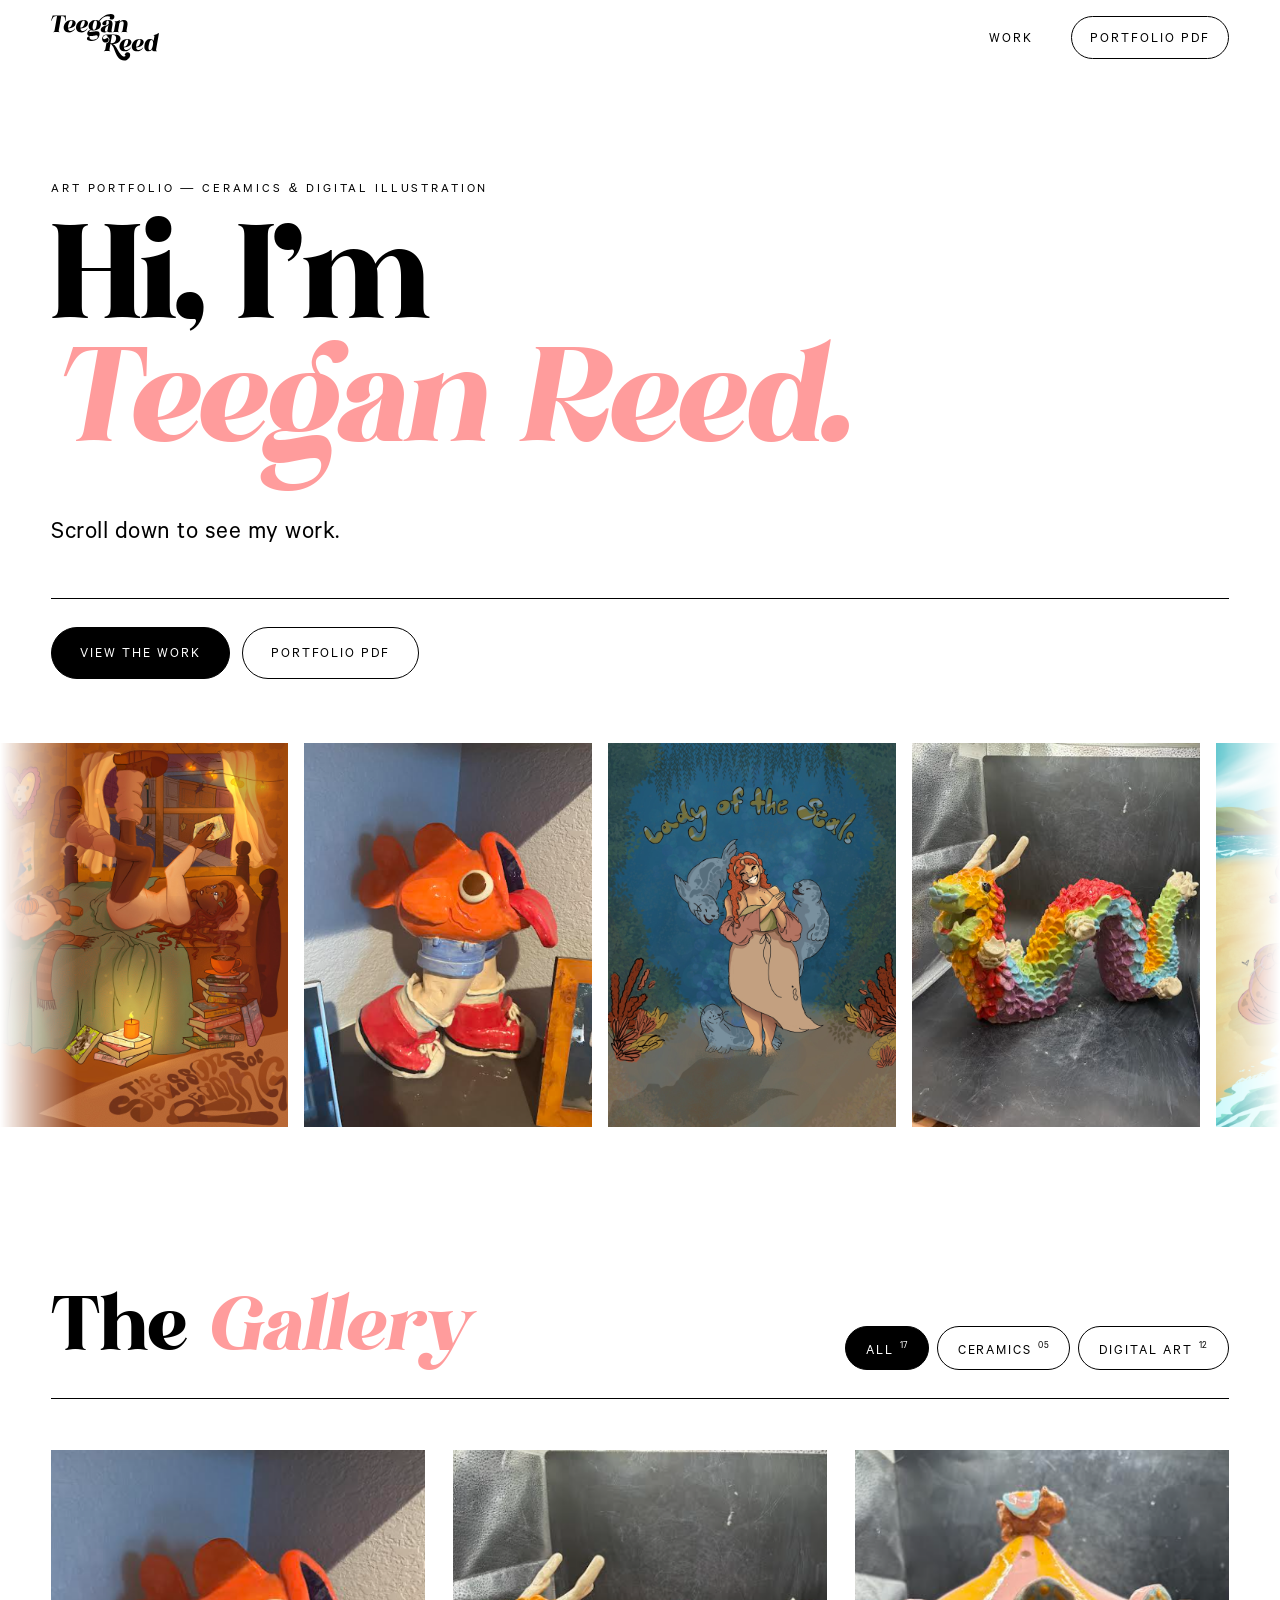
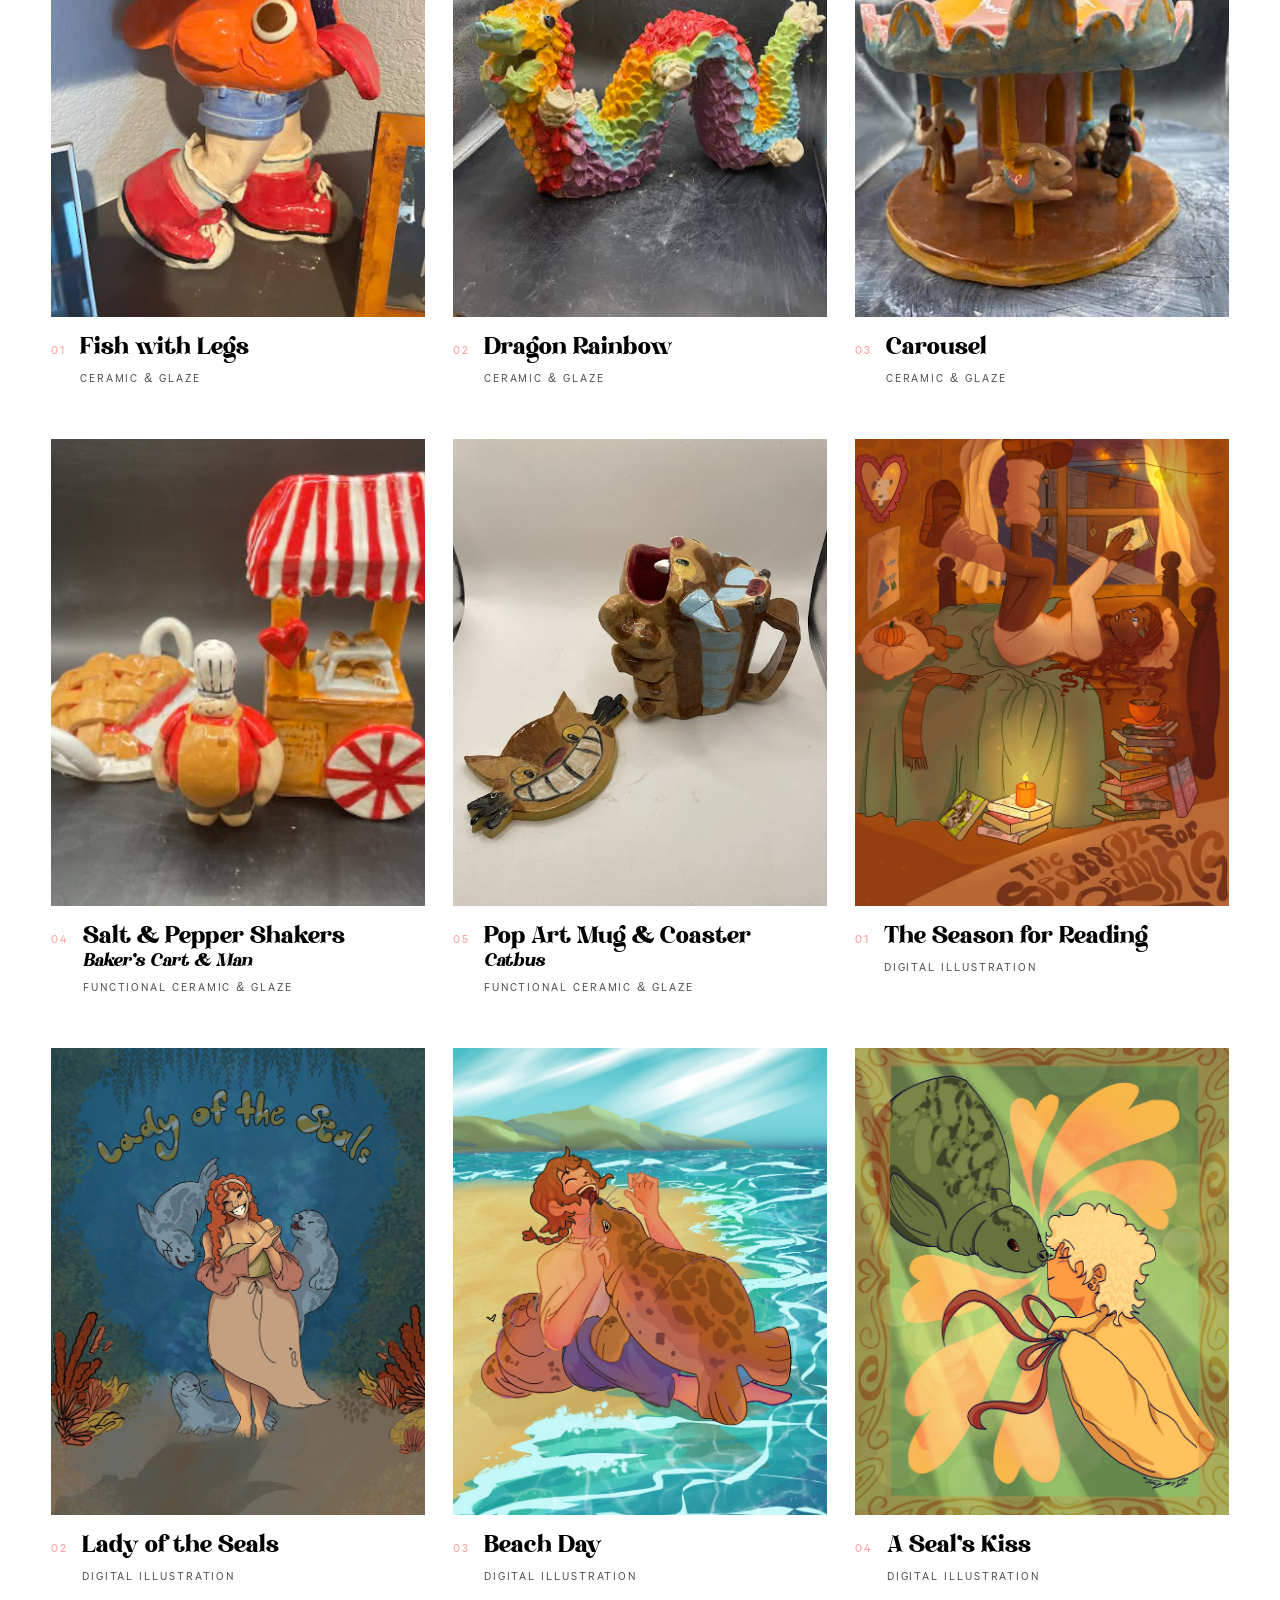
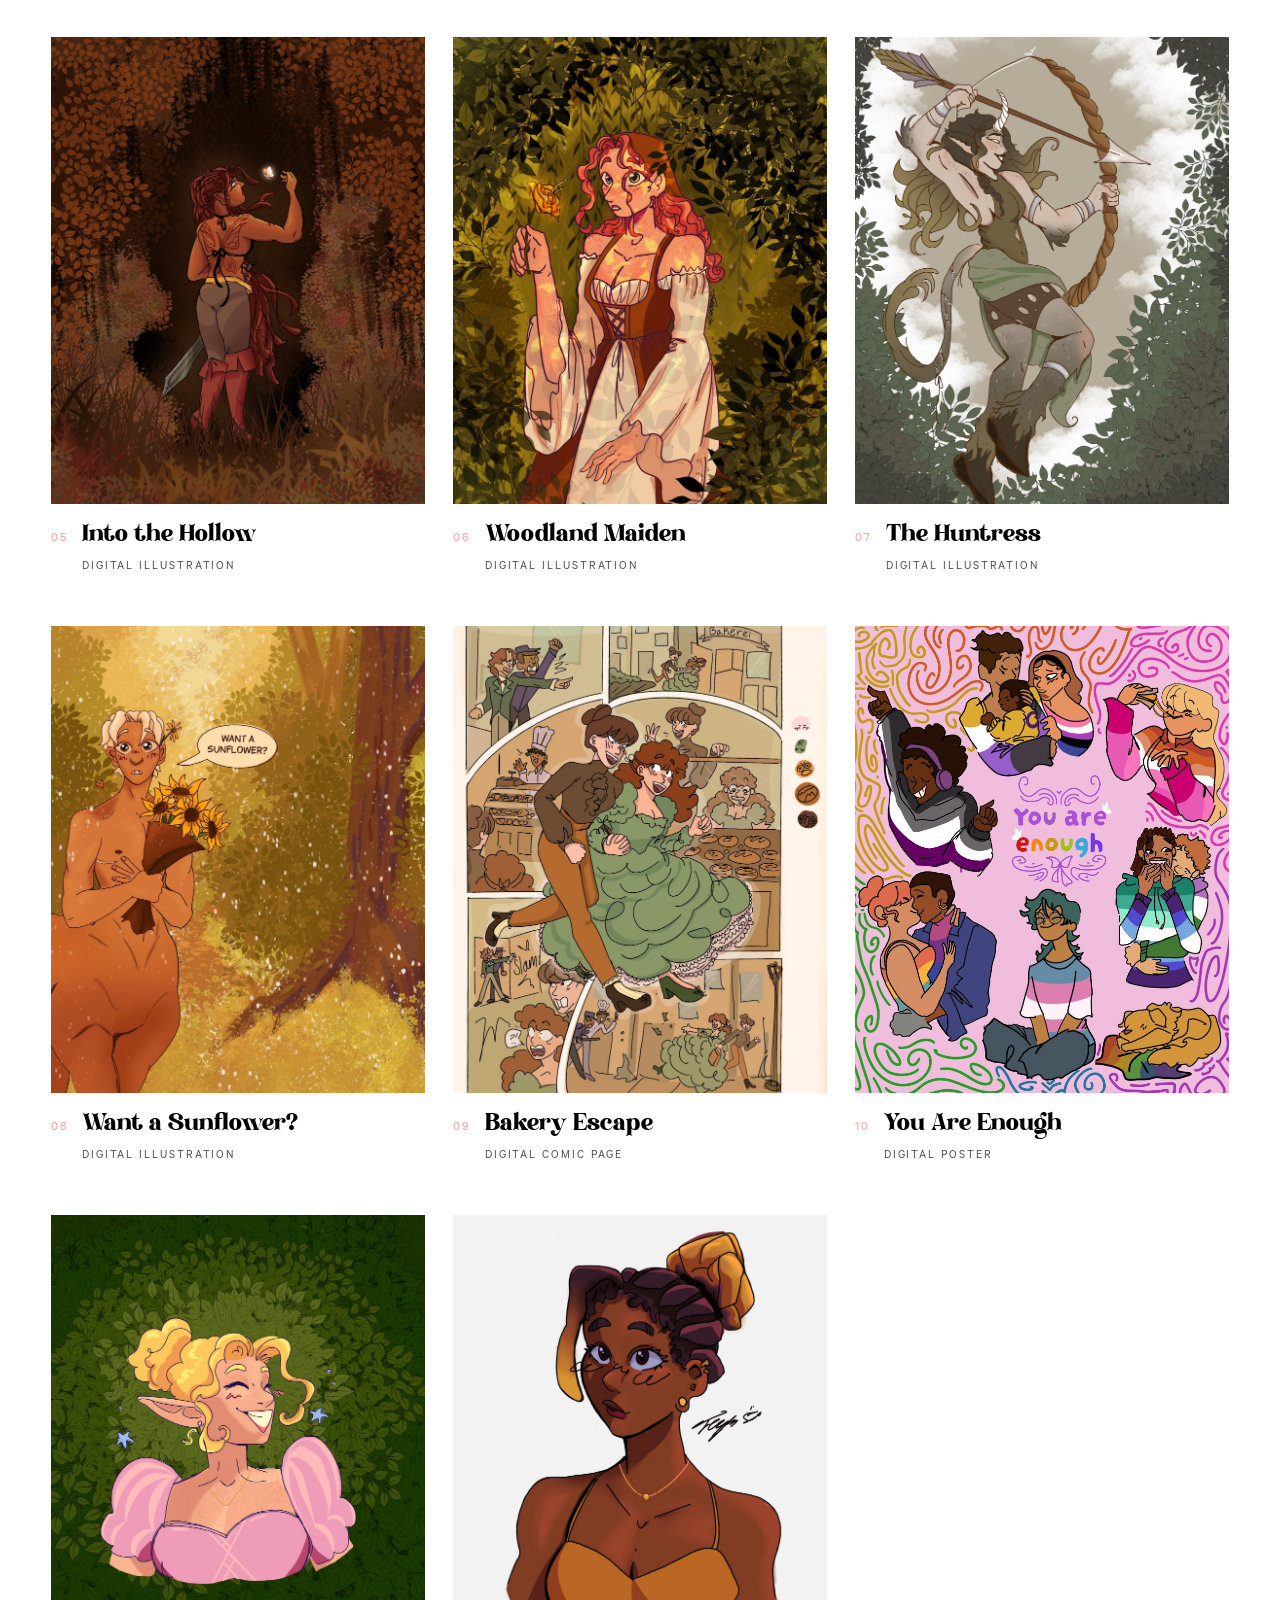
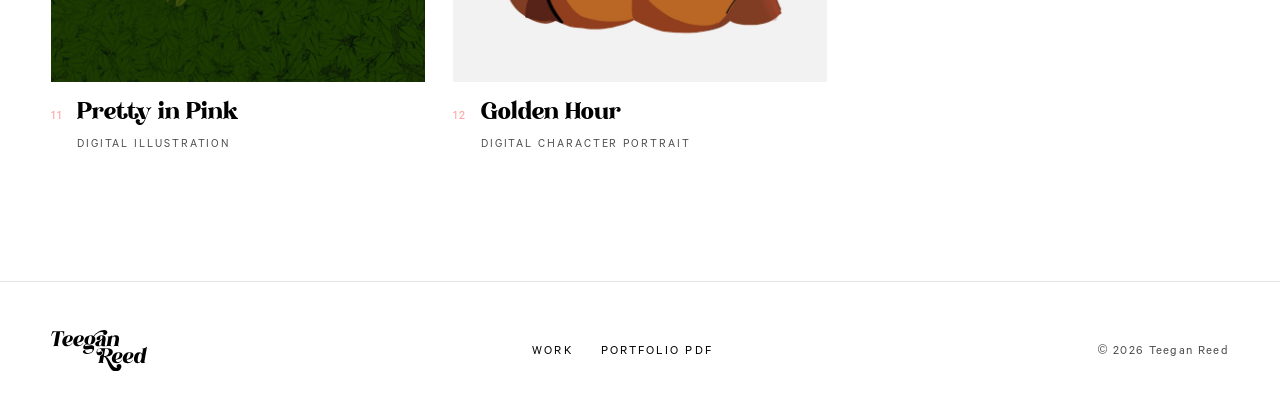
==== index.html @ d3176b5f "Add portfolio site with print-ready PDF edition Generated with [Devin](https://devin.ai)  Co-Authore" ====
<!doctype html>
<html lang="en">
<head>
  <meta charset="utf-8">
  <meta name="viewport" content="width=device-width, initial-scale=1">
  <title>Teegan Reed — Ceramics &amp; Digital Illustration</title>
  <meta name="description" content="The art portfolio of Teegan Reed: hand-built ceramics and digital illustration.">
  <link rel="icon" type="image/svg+xml" href="assets/favicon.svg">
  <link rel="stylesheet" href="base.css">
  <link rel="stylesheet" href="site.css">
</head>
<body>
  <header class="site-header">
    <a class="brand" href="index.html" aria-label="Teegan Reed, home" data-wordmark></a>
    <nav class="site-nav" aria-label="Main">
      <a href="#work">Work</a>
      <a class="nav-pill" href="pdf.html">Portfolio PDF</a>
    </nav>
  </header>

  <main>
    <section class="hero">
      <div class="container hero-inner">
        <p class="kicker reveal">Art Portfolio &mdash; Ceramics &amp; Digital Illustration</p>
        <h1 class="hero-title reveal">Hi, I&rsquo;m <em>Teegan&nbsp;Reed.</em> <span class="hero-sub">Scroll down to see my work.</span></h1>
        <div class="hero-foot reveal">
          <div class="hero-actions">
            <a class="btn btn-dark" href="#work">View the work</a>
            <a class="btn btn-line" href="pdf.html">Portfolio PDF</a>
          </div>
        </div>
      </div>
      <div class="marquee" aria-hidden="true"><div class="marquee-track" id="marquee"></div></div>
    </section>

    <section class="work container" id="work">
      <div class="section-head reveal">
        <h2 class="section-title">The <em>Gallery</em></h2>
        <div class="filters" id="filters" role="group" aria-label="Filter work"></div>
      </div>
      <ul class="grid" id="grid"></ul>
    </section>
  </main>

  <footer class="site-footer">
    <div class="container footer-inner">
      <a class="footer-mark" href="index.html" aria-label="Teegan Reed, home" data-wordmark></a>
      <nav class="footer-nav" aria-label="Footer">
        <a href="#work">Work</a>
        <a href="pdf.html">Portfolio PDF</a>
      </nav>
      <p class="footer-copy">&copy; <span data-year></span> Teegan Reed</p>
    </div>
  </footer>

  <dialog class="lightbox" id="lightbox" aria-label="Artwork viewer">
    <div class="lb">
      <figure class="lb-stage"><img id="lb-img" alt=""></figure>
      <aside class="lb-info">
        <div class="lb-top">
          <span class="lb-count" id="lb-count"></span>
          <button type="button" class="lb-icon" data-close aria-label="Close">
            <svg viewBox="0 0 24 24" fill="none" stroke="currentColor" stroke-width="1.5"><path d="M5 5l14 14M19 5L5 19"/></svg>
          </button>
        </div>
        <div class="lb-text">
          <p class="kicker" id="lb-section"></p>
          <h3 class="lb-title" id="lb-title"></h3>
          <p class="lb-sub" id="lb-sub"></p>
          <p class="lb-blurb" id="lb-blurb"></p>
          <p class="lb-medium" id="lb-medium"></p>
        </div>
        <div class="lb-nav">
          <button type="button" class="lb-icon" data-prev aria-label="Previous piece">
            <svg viewBox="0 0 24 24" fill="none" stroke="currentColor" stroke-width="1.5"><path d="M15 5l-7 7 7 7"/></svg>
          </button>
          <button type="button" class="lb-icon" data-next aria-label="Next piece">
            <svg viewBox="0 0 24 24" fill="none" stroke="currentColor" stroke-width="1.5"><path d="M9 5l7 7-7 7"/></svg>
          </button>
        </div>
      </aside>
    </div>
  </dialog>

  <script src="wordmark.js"></script>
  <script src="pieces.js"></script>
  <script src="site.js"></script>
</body>
</html>
---- base.css ----
@font-face {
  font-family: "Bedross";
  src: url("assets/fonts/Bedross-Regular.ttf") format("truetype");
  font-weight: 400;
  font-style: normal;
  font-display: swap;
}
@font-face {
  font-family: "Bedross";
  src: url("assets/fonts/Bedross-Italic.ttf") format("truetype");
  font-weight: 400;
  font-style: italic;
  font-display: swap;
}
/* Trial Calibre lacks some punctuation (& ? ’ — etc.); those glyphs fall back to the next font in --sans. */
@font-face {
  font-family: "Calibre";
  src: url("assets/fonts/Calibre-Regular.otf") format("opentype");
  font-weight: 400;
  font-style: normal;
  font-display: swap;
}

:root {
  --pink: #ff9c9c;
  --black: #000;
  --white: #fff;
  --serif: "Bedross", Georgia, serif;
  --sans: "Calibre", "Helvetica Neue", Arial, sans-serif;
}

* { box-sizing: border-box; }
a { color: inherit; text-decoration: none; }
img { display: block; }
svg { display: block; width: 100%; height: auto; }
---- site.css ----
/* ---------- Base ---------- */
html { scroll-behavior: smooth; scroll-padding-top: 88px; }
html.lb-open { overflow: hidden; }

body {
  margin: 0;
  background: var(--white);
  color: var(--black);
  font-family: var(--sans);
  font-size: 18px;
  line-height: 1.55;
  -webkit-font-smoothing: antialiased;
}

::selection { background: var(--pink); color: var(--black); }

:focus-visible { outline: 2px solid var(--pink); outline-offset: 3px; }

.container {
  width: 100%;
  max-width: 1440px;
  margin: 0 auto;
  padding: 0 clamp(20px, 4vw, 56px);
}

.kicker {
  margin: 0;
  font-size: 13px;
  letter-spacing: .22em;
  text-transform: uppercase;
}

em { font-style: italic; }
h1 em, h2 em, .hero-title em { color: var(--pink); }

.section-title {
  margin: 0;
  font-family: var(--serif);
  font-weight: 400;
  font-size: clamp(44px, 6vw, 88px);
  line-height: 1;
}

/* ---------- Buttons ---------- */
.btn {
  display: inline-flex;
  align-items: center;
  justify-content: center;
  height: 52px;
  padding: 0 28px;
  border: 1px solid var(--black);
  border-radius: 999px;
  font-size: 14px;
  letter-spacing: .14em;
  text-transform: uppercase;
  white-space: nowrap;
  transition: background-color .25s, color .25s, border-color .25s;
}
.btn-dark { background: var(--black); color: var(--white); }
.btn-dark:hover { background: var(--pink); border-color: var(--pink); color: var(--black); }
.btn-line:hover { background: var(--black); color: var(--white); }
.btn-pink { background: var(--pink); border-color: var(--pink); color: var(--black); }
.btn-pink:hover { background: var(--white); border-color: var(--white); }
.btn-line-light { border-color: var(--white); color: var(--white); }
.btn-line-light:hover { background: var(--white); color: var(--black); }

.text-link {
  display: inline-block;
  font-size: 14px;
  letter-spacing: .14em;
  text-transform: uppercase;
  border-bottom: 1px solid currentColor;
  padding-bottom: 2px;
  transition: opacity .2s;
}
.text-link:hover { opacity: .6; }

/* ---------- Header ---------- */
.site-header {
  position: sticky;
  top: 0;
  z-index: 50;
  height: 76px;
  display: flex;
  align-items: center;
  justify-content: space-between;
  padding: 0 clamp(20px, 4vw, 56px);
  background: rgba(255, 255, 255, .88);
  backdrop-filter: blur(14px);
  -webkit-backdrop-filter: blur(14px);
  border-bottom: 1px solid transparent;
  transition: border-color .3s;
}
.site-header.is-scrolled { border-bottom-color: rgba(0, 0, 0, .1); }
.brand { width: 108px; transition: color .2s; }
.brand:hover { color: var(--pink); }
.site-nav { display: flex; align-items: center; gap: clamp(16px, 3vw, 40px); }
.site-nav a {
  position: relative;
  font-size: 14px;
  letter-spacing: .14em;
  text-transform: uppercase;
}
.site-nav a:not(.nav-pill)::after {
  content: "";
  position: absolute;
  left: 0;
  right: 0;
  bottom: -4px;
  height: 1px;
  background: currentColor;
  transform: scaleX(0);
  transform-origin: right;
  transition: transform .3s;
}
.site-nav a:not(.nav-pill):hover::after { transform: scaleX(1); transform-origin: left; }
.nav-pill {
  padding: 10px 18px;
  border: 1px solid var(--black);
  border-radius: 999px;
  transition: background-color .25s, color .25s, border-color .25s;
}
.nav-pill:hover, .nav-pill.is-current { background: var(--pink); border-color: var(--pink); }

/* ---------- Hero ---------- */
.hero { padding-bottom: clamp(64px, 9vw, 128px); }
.hero-inner { padding-top: clamp(48px, 8vw, 112px); padding-bottom: clamp(40px, 5vw, 72px); }
.hero-title {
  margin: 24px 0 0;
  max-width: 12ch;
  font-family: var(--serif);
  font-weight: 400;
  font-size: clamp(60px, 10.5vw, 168px);
  line-height: .92;
  letter-spacing: -.01em;
}
.hero-foot {
  display: flex;
  flex-wrap: wrap;
  align-items: flex-end;
  justify-content: space-between;
  gap: 32px;
  margin-top: clamp(32px, 4vw, 56px);
  padding-top: 28px;
  border-top: 1px solid var(--black);
}
.hero-title { max-width: 14ch; }
.hero-sub {
  display: block;
  margin-top: clamp(28px, 3.4vw, 52px);
  font-family: var(--sans);
  font-size: clamp(20px, 2vw, 28px);
  line-height: 1.3;
  letter-spacing: .02em;
}
.hero-actions { display: flex; flex-wrap: wrap; gap: 12px; }

.marquee {
  overflow: hidden;
  height: clamp(240px, 30vw, 440px);
  -webkit-mask-image: linear-gradient(90deg, transparent, #000 6%, #000 94%, transparent);
  mask-image: linear-gradient(90deg, transparent, #000 6%, #000 94%, transparent);
}
.marquee-track {
  display: flex;
  gap: 16px;
  height: 100%;
  width: max-content;
  animation: marquee 90s linear infinite;
}
.marquee:hover .marquee-track { animation-play-state: paused; }
.marquee img { height: 100%; width: auto; aspect-ratio: 3 / 4; object-fit: cover; }
@keyframes marquee { to { transform: translateX(calc(-50% - 8px)); } }

/* ---------- Work ---------- */
.work { padding-top: clamp(32px, 4vw, 56px); padding-bottom: clamp(96px, 10vw, 160px); }
.section-head {
  display: flex;
  flex-wrap: wrap;
  align-items: flex-end;
  justify-content: space-between;
  gap: 24px;
  padding-bottom: 28px;
  margin-bottom: clamp(36px, 4vw, 56px);
  border-bottom: 1px solid var(--black);
}
.filters { display: flex; flex-wrap: wrap; gap: 8px; }
.filter {
  height: 44px;
  padding: 0 20px;
  border: 1px solid var(--black);
  border-radius: 999px;
  background: transparent;
  color: var(--black);
  font-family: var(--sans);
  font-size: 14px;
  letter-spacing: .14em;
  text-transform: uppercase;
  cursor: pointer;
  transition: background-color .25s, color .25s, border-color .25s;
}
.filter sup { margin-left: 6px; font-size: 10px; letter-spacing: .05em; }
.filter:hover { border-color: var(--pink); background: var(--pink); }
.filter.is-active { background: var(--black); border-color: var(--black); color: var(--white); }

.grid {
  list-style: none;
  margin: 0;
  padding: 0;
  display: grid;
  grid-template-columns: repeat(3, 1fr);
  gap: clamp(40px, 4vw, 64px) clamp(16px, 2.2vw, 32px);
}
.card[hidden] { display: none; }
.card-btn {
  display: block;
  width: 100%;
  padding: 0;
  border: 0;
  background: none;
  color: inherit;
  font: inherit;
  text-align: left;
  cursor: zoom-in;
}
.card-media { position: relative; display: block; overflow: hidden; aspect-ratio: 4 / 5; background: #f4f4f4; }
.card-media img {
  width: 100%;
  height: 100%;
  object-fit: cover;
  transition: transform 1s cubic-bezier(.2, .7, .2, 1);
}
.card-media::after {
  content: "";
  position: absolute;
  inset: 0;
  box-shadow: inset 0 0 0 0 var(--pink);
  transition: box-shadow .35s;
}
.card-btn:hover .card-media img { transform: scale(1.04); }
.card-btn:hover .card-media::after { box-shadow: inset 0 0 0 6px var(--pink); }
.card-meta {
  display: grid;
  grid-template-columns: auto 1fr;
  column-gap: 14px;
  align-items: baseline;
  padding-top: 18px;
}
.card-num { font-size: 13px; letter-spacing: .14em; color: var(--pink); }
.card-title {
  font-family: var(--serif);
  font-size: clamp(22px, 1.9vw, 28px);
  line-height: 1.15;
  transition: color .25s;
}
.card-title em { display: block; font-size: .72em; }
.card-btn:hover .card-title { color: var(--pink); }
.card-medium {
  grid-column: 2;
  margin-top: 6px;
  font-size: 12px;
  letter-spacing: .16em;
  text-transform: uppercase;
  opacity: .7;
}

/* ---------- About ---------- */
.about { background: var(--pink); padding: clamp(80px, 10vw, 152px) 0; }
.about-inner {
  display: grid;
  grid-template-columns: 1fr 2fr;
  gap: clamp(32px, 5vw, 80px);
}
.about-body p { margin: 0 0 .9em; font-size: clamp(20px, 1.8vw, 26px); line-height: 1.45; }
.about-body p:first-child {
  font-family: var(--serif);
  font-size: clamp(30px, 3.2vw, 46px);
  line-height: 1.12;
}
.disciplines {
  grid-column: 2;
  display: grid;
  grid-template-columns: 1fr 1fr;
  gap: clamp(24px, 3vw, 48px);
  margin-top: clamp(16px, 2vw, 32px);
}
.discipline { padding-top: 24px; border-top: 1px solid var(--black); }
.discipline-count {
  display: block;
  font-family: var(--serif);
  font-style: italic;
  font-size: 56px;
  line-height: 1;
  color: var(--white);
}
.discipline h3 { margin: 12px 0 10px; font-family: var(--serif); font-weight: 400; font-size: 30px; line-height: 1.1; }
.discipline p { margin: 0 0 20px; font-size: 17px; }

/* ---------- CTA ---------- */
.cta { background: var(--black); color: var(--white); padding: clamp(80px, 9vw, 136px) 0; }
.cta .kicker { color: var(--pink); }
.cta-inner {
  display: flex;
  flex-wrap: wrap;
  align-items: flex-end;
  justify-content: space-between;
  gap: 40px;
}
.cta-title {
  margin: 18px 0 0;
  max-width: 14ch;
  font-family: var(--serif);
  font-weight: 400;
  font-size: clamp(42px, 5.6vw, 84px);
  line-height: 1;
}
.cta-actions { display: flex; flex-wrap: wrap; gap: 12px; }

/* ---------- Footer ---------- */
.site-footer { padding: 48px 0; border-top: 1px solid rgba(0, 0, 0, .1); }
.footer-inner {
  display: flex;
  flex-wrap: wrap;
  align-items: center;
  justify-content: space-between;
  gap: 24px;
}
.footer-mark { width: 96px; transition: color .2s; }
.footer-mark:hover { color: var(--pink); }
.footer-nav { display: flex; gap: 28px; font-size: 13px; letter-spacing: .16em; text-transform: uppercase; }
.footer-nav a:hover { color: var(--pink); }
.footer-copy { margin: 0; font-size: 13px; letter-spacing: .1em; opacity: .7; }

/* ---------- Lightbox ---------- */
.lightbox {
  width: 100vw;
  height: 100dvh;
  max-width: none;
  max-height: none;
  margin: 0;
  padding: 0;
  border: 0;
  background: var(--white);
  color: var(--black);
}
.lightbox::backdrop { background: rgba(0, 0, 0, .7); }
.lightbox[open] .lb { animation: lb-in .35s ease-out; }
@keyframes lb-in { from { opacity: 0; } }
.lb { display: grid; grid-template-columns: 1fr minmax(320px, 420px); height: 100%; }
.lb-stage {
  margin: 0;
  min-height: 0;
  display: flex;
  align-items: center;
  justify-content: center;
  padding: clamp(20px, 4vw, 56px);
  background: var(--black);
}
.lb-stage img { max-width: 100%; max-height: 100%; object-fit: contain; }
.lb-info {
  display: flex;
  flex-direction: column;
  justify-content: space-between;
  gap: 32px;
  padding: 28px clamp(24px, 3vw, 44px) 36px;
  overflow-y: auto;
}
.lb-top, .lb-nav { display: flex; align-items: center; justify-content: space-between; }
.lb-nav { justify-content: flex-start; gap: 10px; }
.lb-count { font-size: 13px; letter-spacing: .18em; }
.lb-icon {
  display: grid;
  place-items: center;
  width: 48px;
  height: 48px;
  padding: 0;
  border: 1px solid var(--black);
  border-radius: 50%;
  background: none;
  color: var(--black);
  cursor: pointer;
  transition: background-color .2s, border-color .2s;
}
.lb-icon svg { width: 20px; height: 20px; }
.lb-icon:hover { background: var(--pink); border-color: var(--pink); }
.lb-text .kicker { color: var(--pink); }
.lb-title { margin: 14px 0 0; font-family: var(--serif); font-weight: 400; font-size: clamp(34px, 3vw, 48px); line-height: 1.05; }
.lb-sub { margin: 8px 0 0; font-family: var(--serif); font-style: italic; font-size: 24px; line-height: 1.15; }
.lb-sub:empty { display: none; }
.lb-blurb { margin: 24px 0 0; padding-top: 24px; border-top: 2px solid var(--pink); font-size: 18px; }
.lb-medium { margin: 20px 0 0; font-size: 12px; letter-spacing: .18em; text-transform: uppercase; opacity: .7; }

/* ---------- PDF page ---------- */
.pdf-page { padding-top: clamp(40px, 6vw, 88px); padding-bottom: clamp(64px, 8vw, 112px); }
.pdf-head {
  display: flex;
  flex-wrap: wrap;
  align-items: flex-end;
  justify-content: space-between;
  gap: 28px;
  padding-bottom: 28px;
  margin-bottom: 32px;
  border-bottom: 1px solid var(--black);
}
.page-title {
  margin: 18px 0 0;
  font-family: var(--serif);
  font-weight: 400;
  font-size: clamp(52px, 7vw, 104px);
  line-height: .95;
}
.pdf-actions { display: flex; flex-wrap: wrap; gap: 12px; }
.pdf-frame {
  height: max(560px, calc(100dvh - 140px));
  background: #f2f2f2;
  border: 1px solid var(--black);
}
.pdf-frame iframe { display: block; width: 100%; height: 100%; border: 0; }
.pdf-note { margin: 18px 0 0; font-size: 15px; opacity: .75; }
.pdf-note a { border-bottom: 1px solid currentColor; }

/* ---------- Reveal ---------- */
.reveal { opacity: 0; transform: translateY(28px); transition: opacity .9s ease, transform .9s cubic-bezier(.2, .7, .2, 1); }
.reveal.is-in { opacity: 1; transform: none; }

@media (prefers-reduced-motion: reduce) {
  html { scroll-behavior: auto; }
  .marquee-track { animation: none; }
  .reveal { opacity: 1; transform: none; transition: none; }
}

/* ---------- Responsive ---------- */
@media (max-width: 1024px) {
  .grid { grid-template-columns: repeat(2, 1fr); }
  .about-inner { grid-template-columns: 1fr; }
  .disciplines { grid-column: auto; }
}
@media (max-width: 760px) {
  body { font-size: 17px; }
  .site-header { height: 64px; }
  .brand { width: 88px; }
  .site-nav { gap: 14px; }
  .site-nav a { font-size: 12px; letter-spacing: .1em; }
  .nav-pill { padding: 8px 12px; }
  .grid { gap: 36px 12px; }
  .card-meta { grid-template-columns: 1fr; padding-top: 12px; }
  .card-medium { grid-column: 1; }
  .card-num { margin-bottom: 4px; }
  .disciplines { grid-template-columns: 1fr; }
  .lb { grid-template-columns: 1fr; grid-template-rows: 58dvh auto; overflow-y: auto; }
  .lb-info { overflow: visible; }
  .pdf-frame { height: 75dvh; }
}
@media (max-width: 360px) {
  .site-nav a:not(.nav-pill) { display: none; }
}
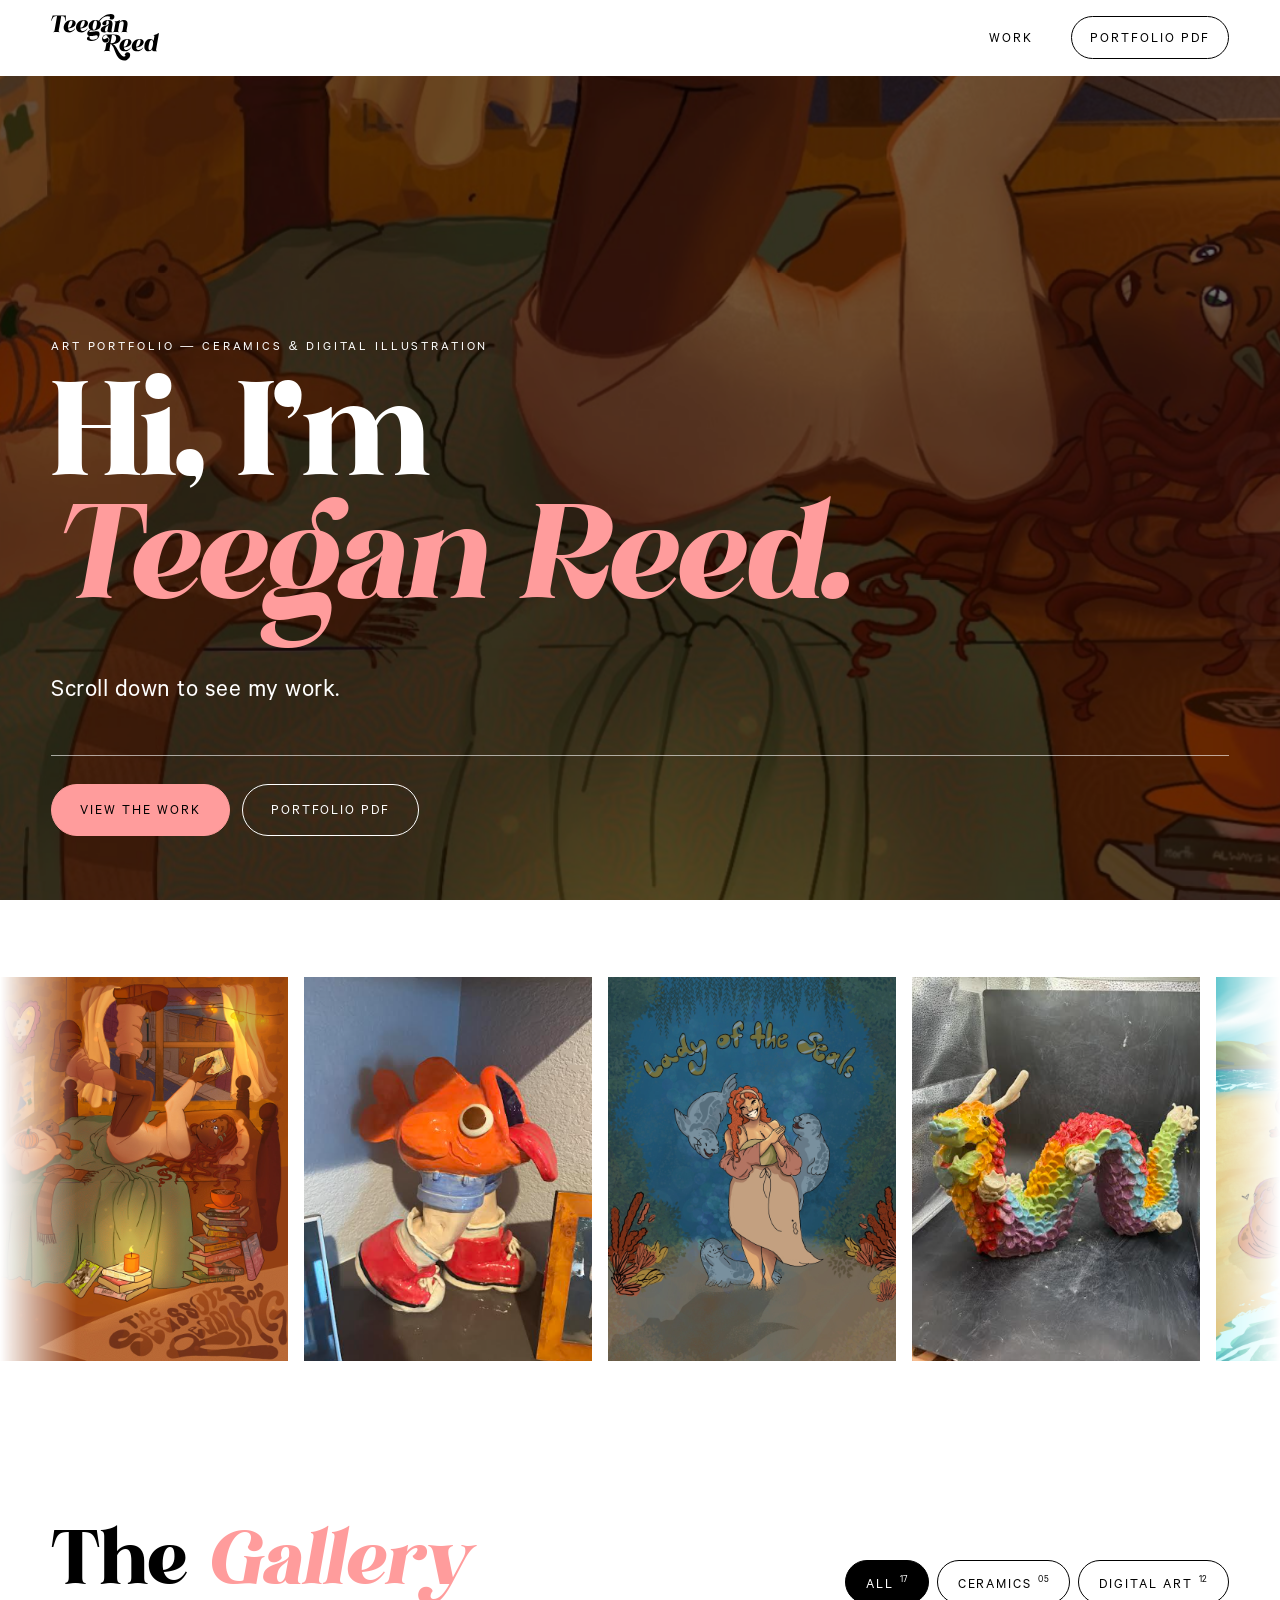
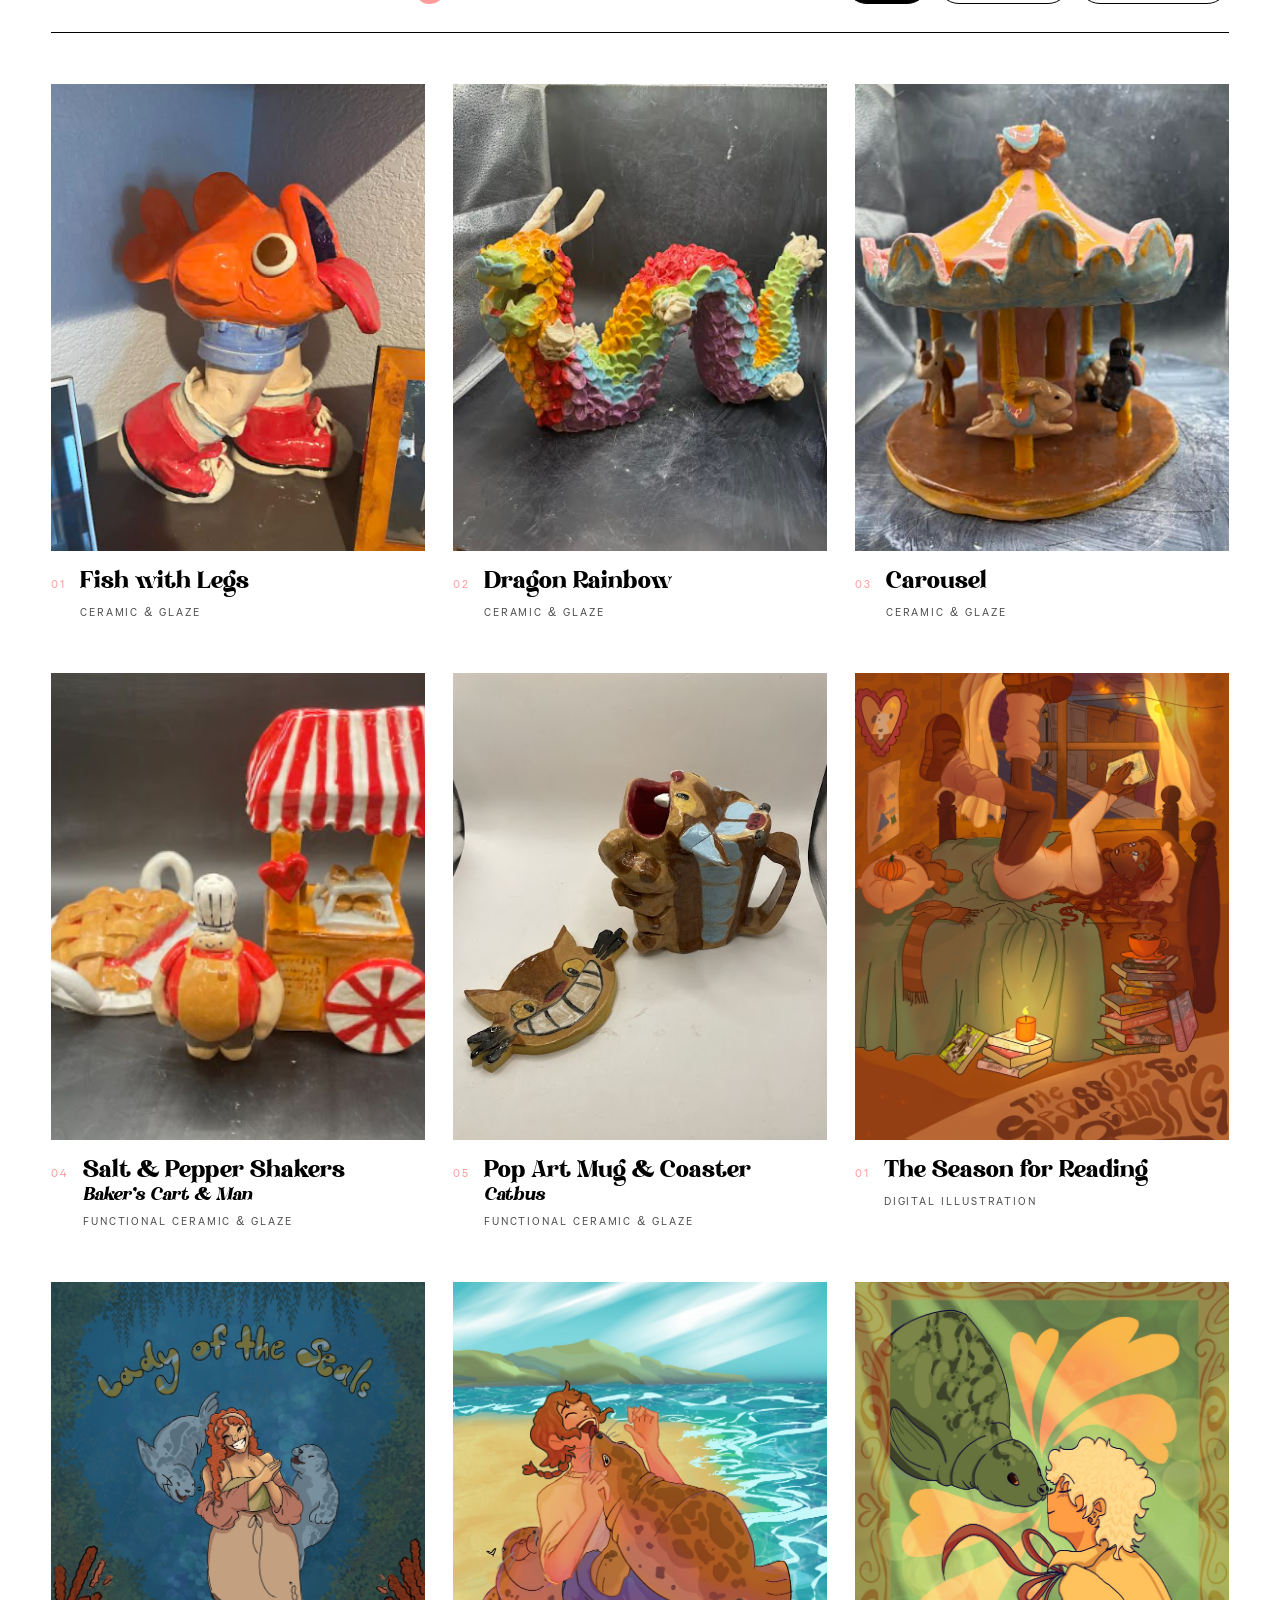
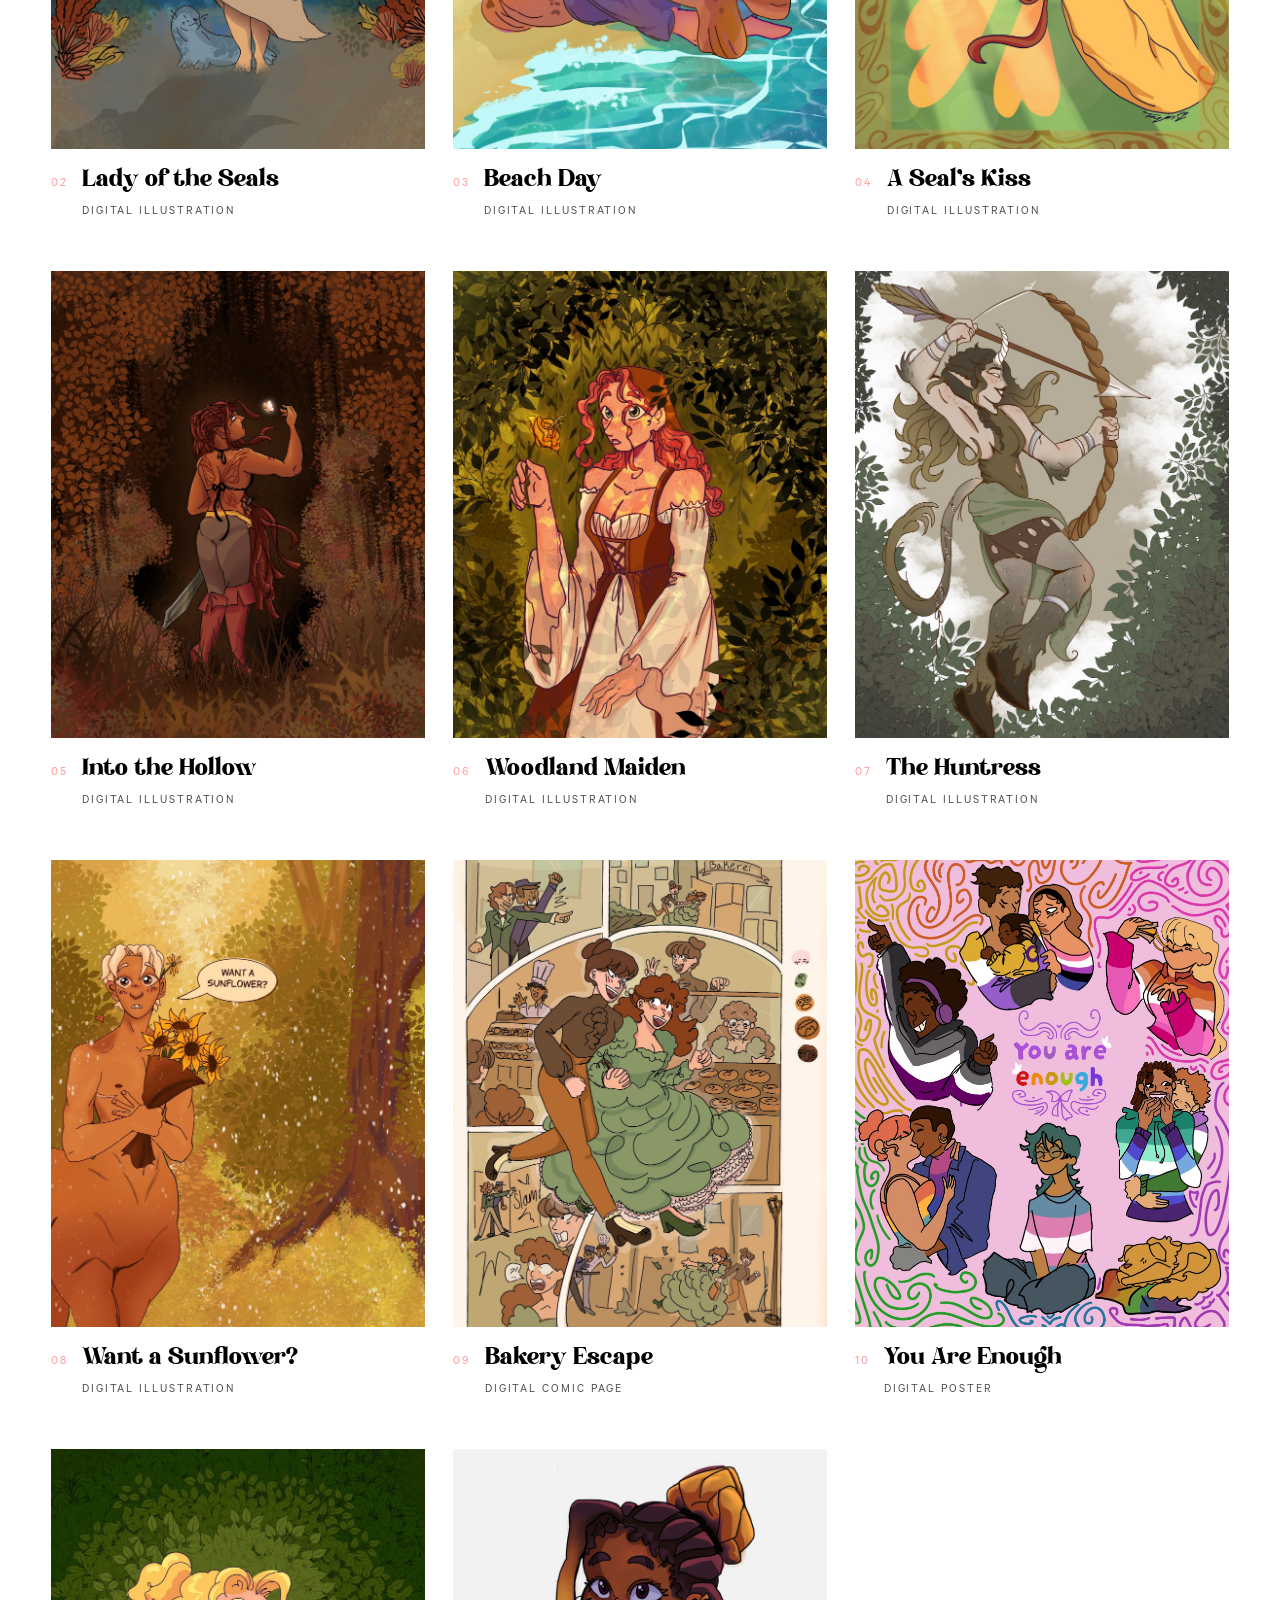
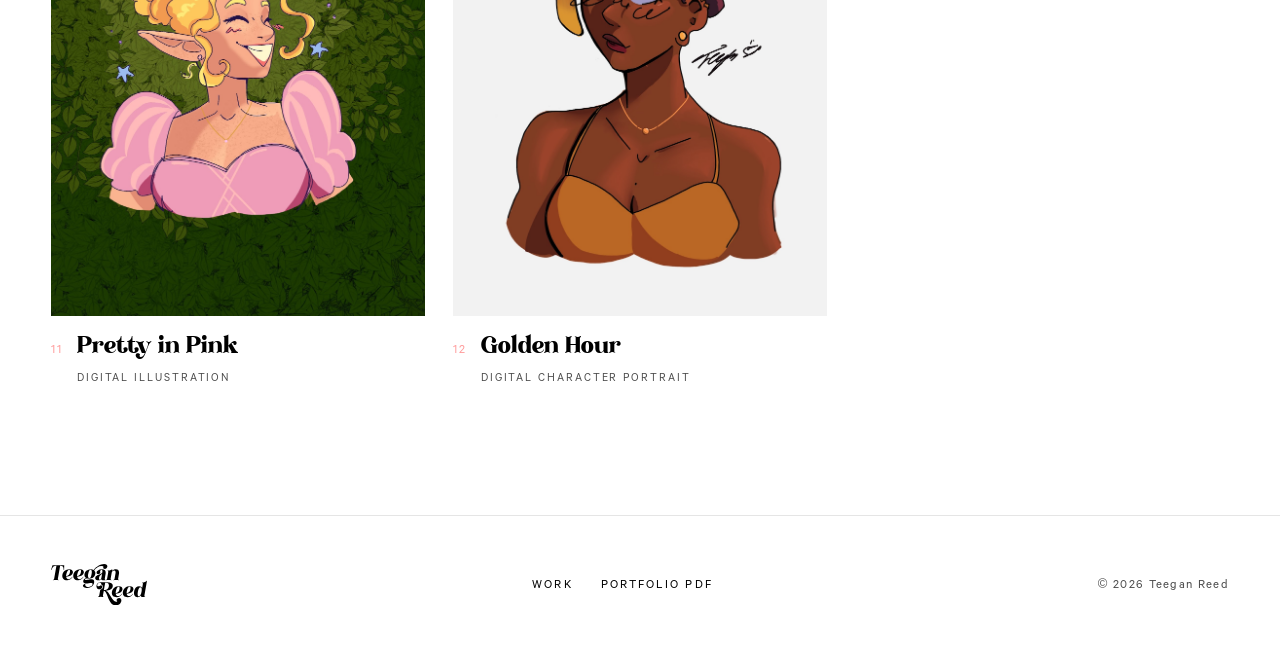
==== commit aa51ebb6: "Hero: white text over zooming digital-art slideshow Generated with [Devin](https://devin.ai)  Co-Aut" ====
--- a/index.html
+++ b/index.html
@@ -20,13 +20,16 @@
 
   <main>
     <section class="hero">
-      <div class="container hero-inner">
-        <p class="kicker reveal">Art Portfolio &mdash; Ceramics &amp; Digital Illustration</p>
-        <h1 class="hero-title reveal">Hi, I&rsquo;m <em>Teegan&nbsp;Reed.</em> <span class="hero-sub">Scroll down to see my work.</span></h1>
-        <div class="hero-foot reveal">
-          <div class="hero-actions">
-            <a class="btn btn-dark" href="#work">View the work</a>
-            <a class="btn btn-line" href="pdf.html">Portfolio PDF</a>
+      <div class="hero-stage">
+        <div class="hero-slides" id="hero-slides" aria-hidden="true"></div>
+        <div class="container hero-inner">
+          <p class="kicker reveal">Art Portfolio &mdash; Ceramics &amp; Digital Illustration</p>
+          <h1 class="hero-title reveal">Hi, I&rsquo;m <em>Teegan&nbsp;Reed.</em> <span class="hero-sub">Scroll down to see my work.</span></h1>
+          <div class="hero-foot reveal">
+            <div class="hero-actions">
+              <a class="btn btn-pink" href="#work">View the work</a>
+              <a class="btn btn-line-light" href="pdf.html">Portfolio PDF</a>
+            </div>
           </div>
         </div>
       </div>
--- a/site.css
+++ b/site.css
@@ -124,7 +124,38 @@
 
 /* ---------- Hero ---------- */
 .hero { padding-bottom: clamp(64px, 9vw, 128px); }
-.hero-inner { padding-top: clamp(48px, 8vw, 112px); padding-bottom: clamp(40px, 5vw, 72px); }
+.hero-stage {
+  position: relative;
+  display: flex;
+  flex-direction: column;
+  justify-content: flex-end;
+  min-height: calc(100svh - 76px);
+  margin-bottom: clamp(48px, 6vw, 88px);
+  overflow: hidden;
+  background: var(--black);
+  color: var(--white);
+}
+.hero-slides { position: absolute; inset: 0; }
+.hero-slides::after { content: ""; position: absolute; inset: 0; background: rgba(0, 0, 0, .55); }
+.hero-slide {
+  position: absolute;
+  inset: 0;
+  opacity: 0;
+  transition: opacity 1.8s ease;
+}
+.hero-slide img {
+  width: 100%;
+  height: 100%;
+  object-fit: cover;
+  transform: scale(1.25);
+}
+.hero-slide.is-active { opacity: 1; }
+.hero-slide.is-active img, .hero-slide.is-leaving img { animation: hero-zoom 9s linear forwards; }
+@keyframes hero-zoom {
+  from { transform: scale(1.25); }
+  to { transform: scale(1.45); }
+}
+.hero-inner { position: relative; padding-top: clamp(48px, 8vw, 112px); padding-bottom: clamp(40px, 5vw, 72px); }
 .hero-title {
   margin: 24px 0 0;
   max-width: 12ch;
@@ -142,7 +173,7 @@
   gap: 32px;
   margin-top: clamp(32px, 4vw, 56px);
   padding-top: 28px;
-  border-top: 1px solid var(--black);
+  border-top: 1px solid rgba(255, 255, 255, .6);
 }
 .hero-title { max-width: 14ch; }
 .hero-sub {
@@ -426,6 +457,7 @@
 @media (prefers-reduced-motion: reduce) {
   html { scroll-behavior: auto; }
   .marquee-track { animation: none; }
+  .hero-slide img { animation: none !important; }
   .reveal { opacity: 1; transform: none; transition: none; }
 }
 
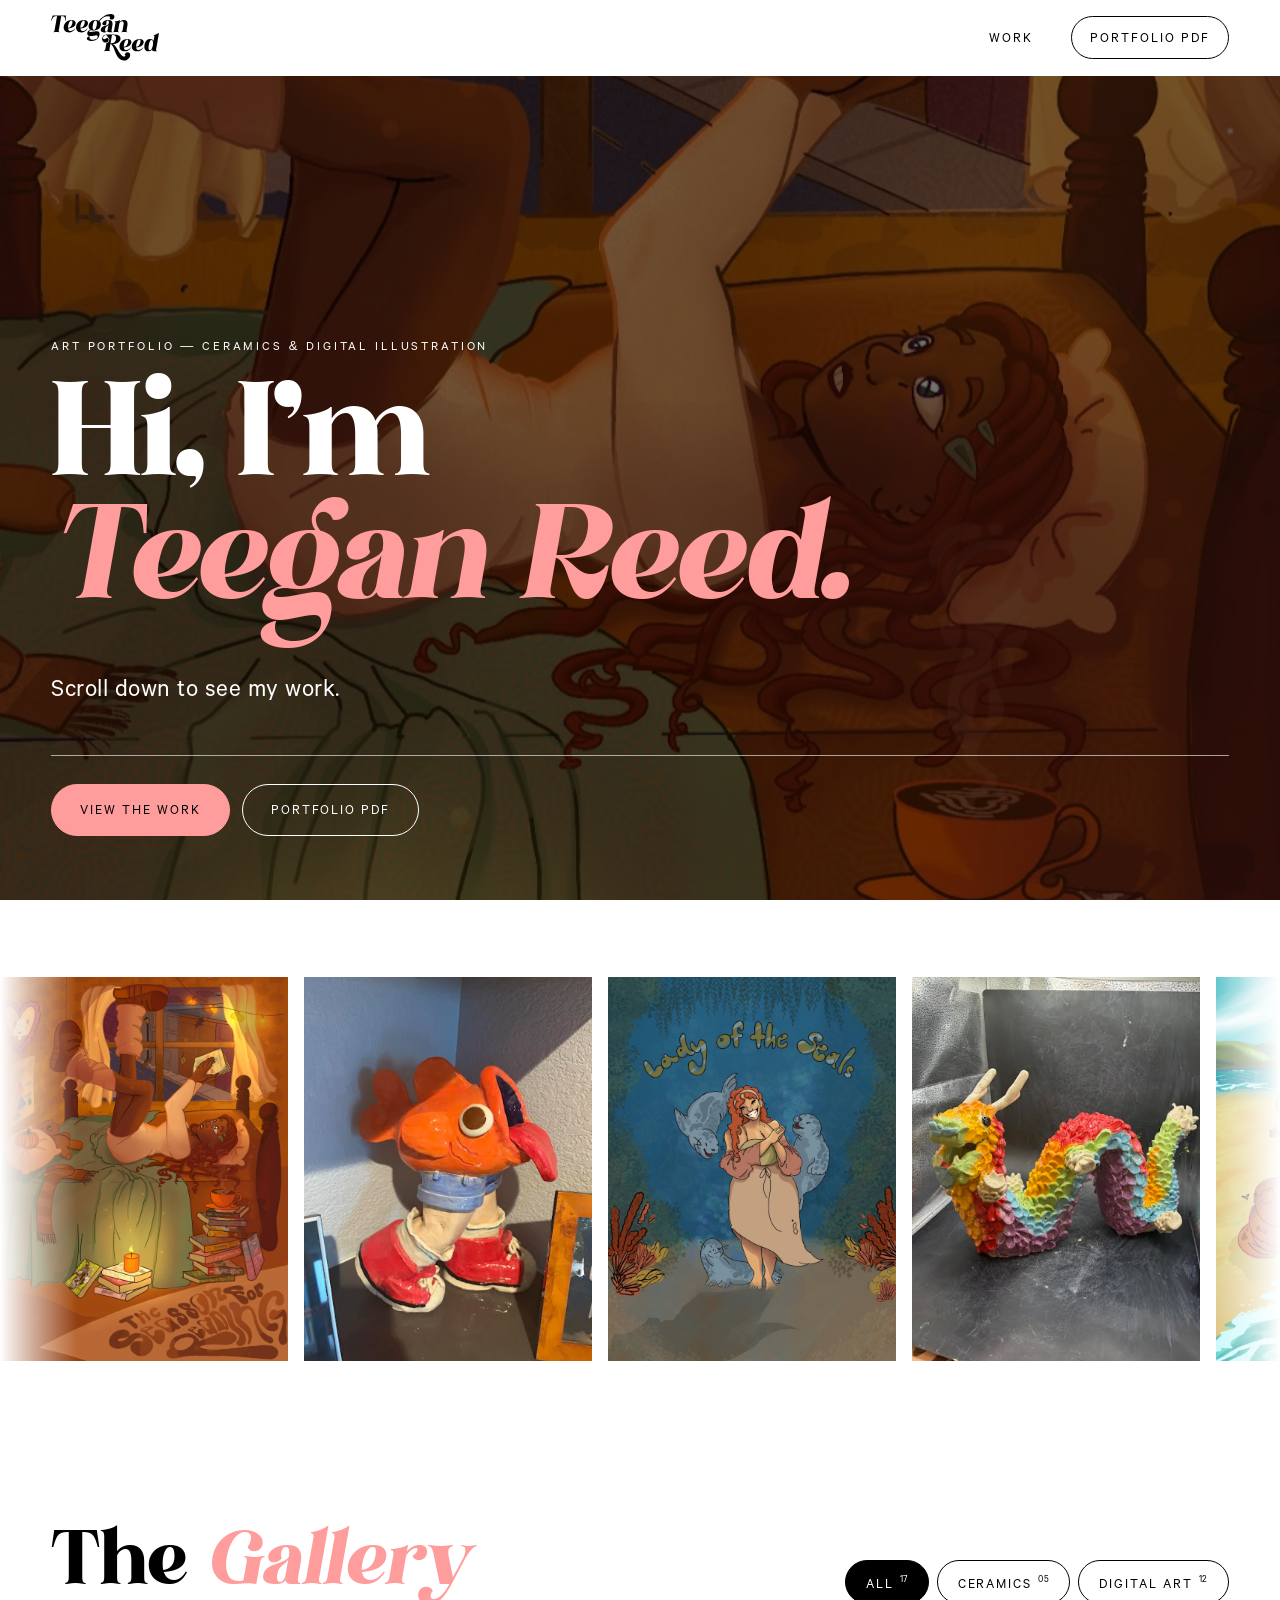
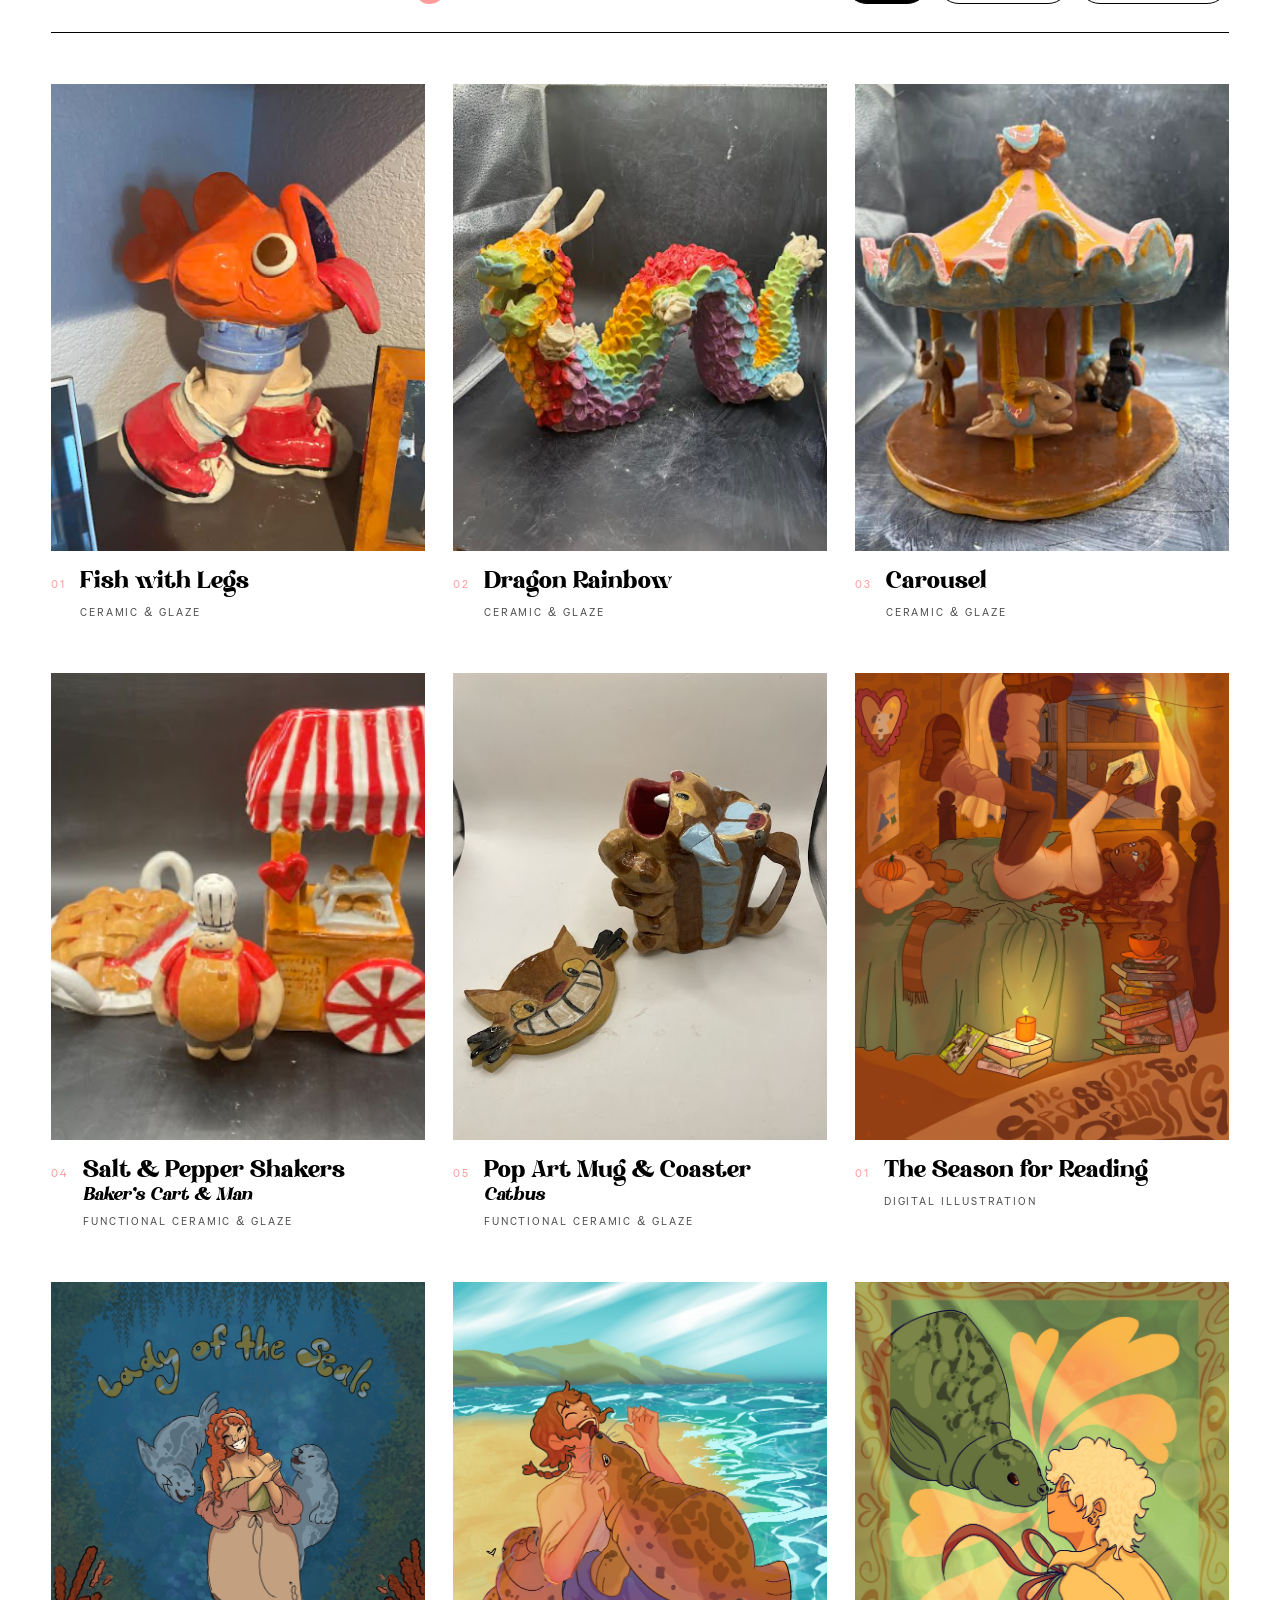
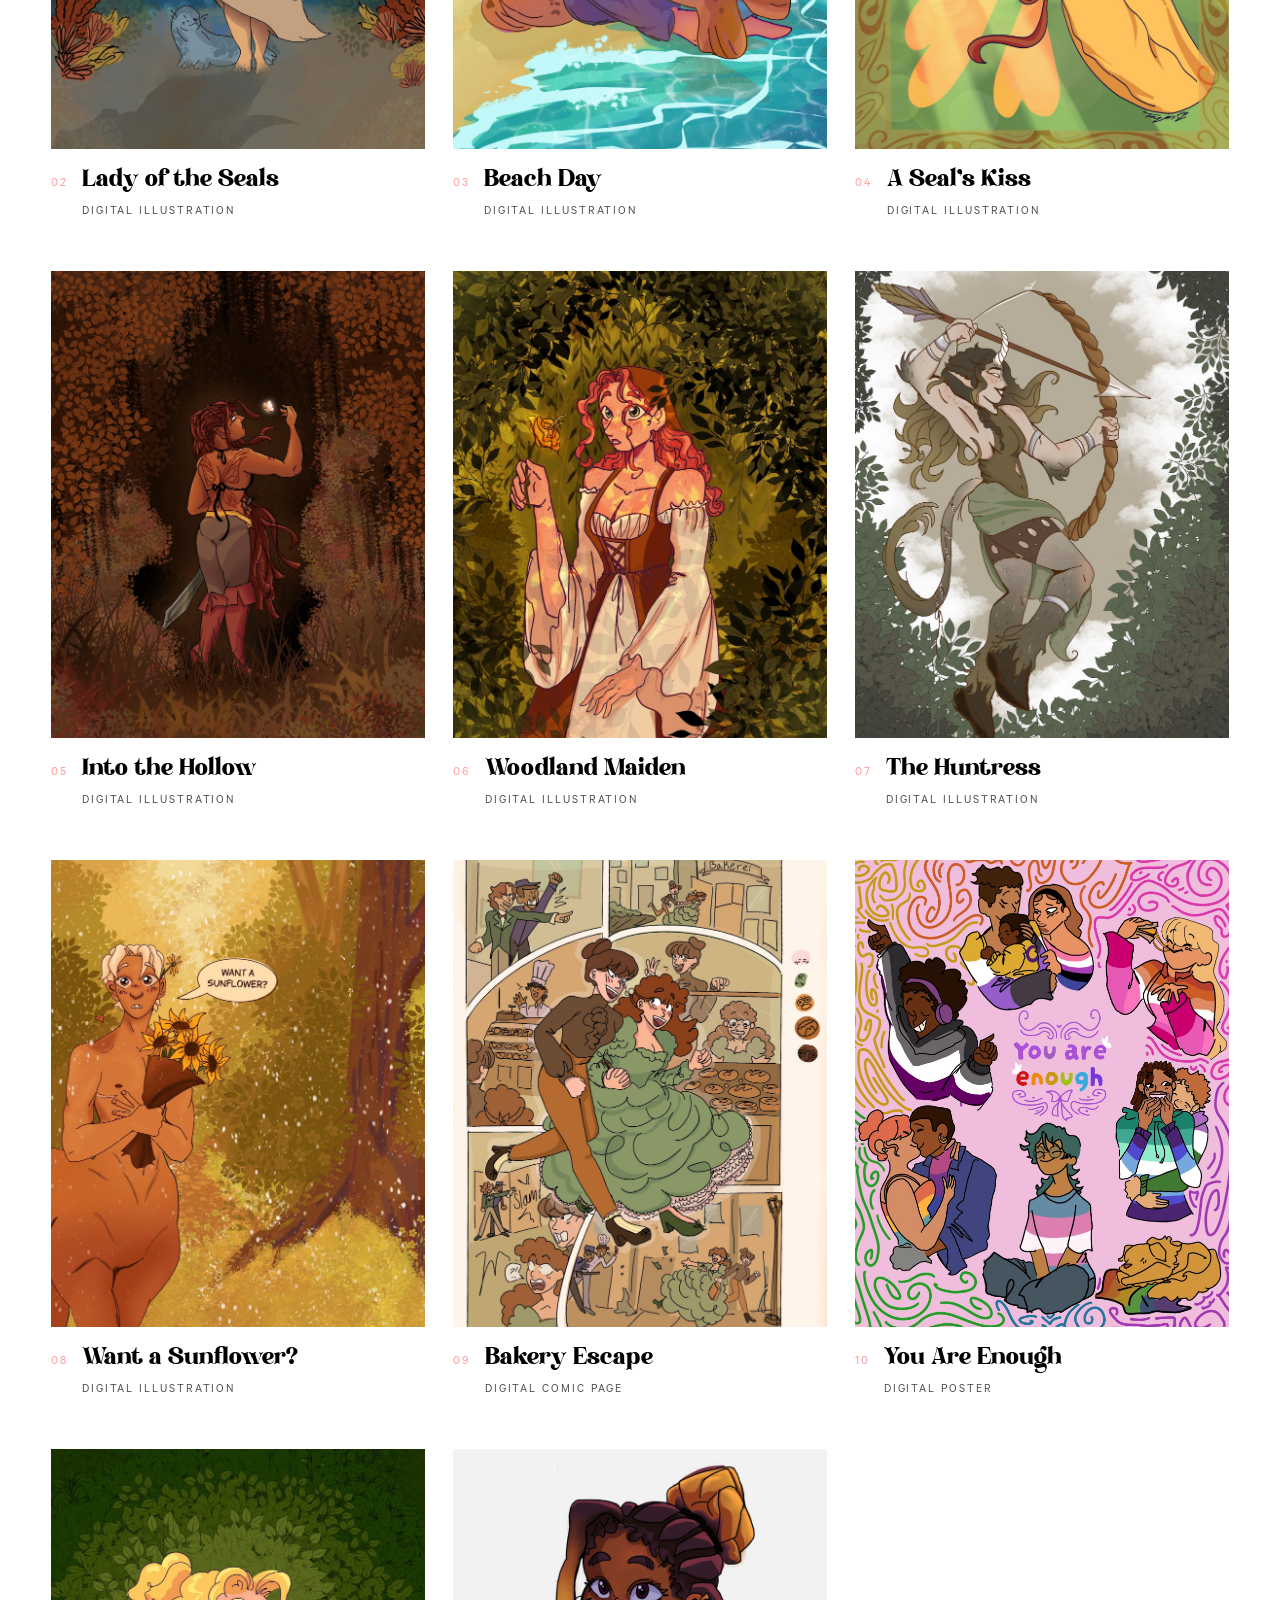
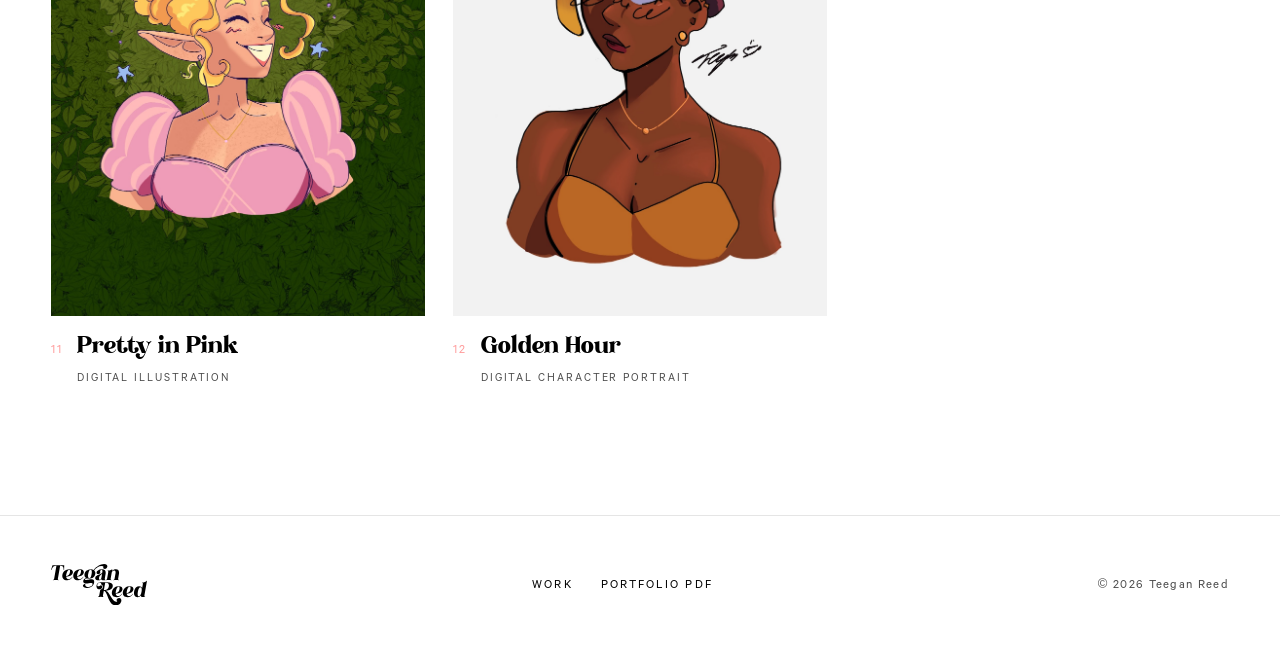
==== commit 38222c56: "Add password-protected portfolio editor (Decap CMS + DecapBridge) Content moves to content/portfolio" ====
--- a/index.html
+++ b/index.html
@@ -86,7 +86,7 @@
   </dialog>
 
   <script src="wordmark.js"></script>
-  <script src="pieces.js"></script>
+  <script src="data.js"></script>
   <script src="site.js"></script>
 </body>
 </html>
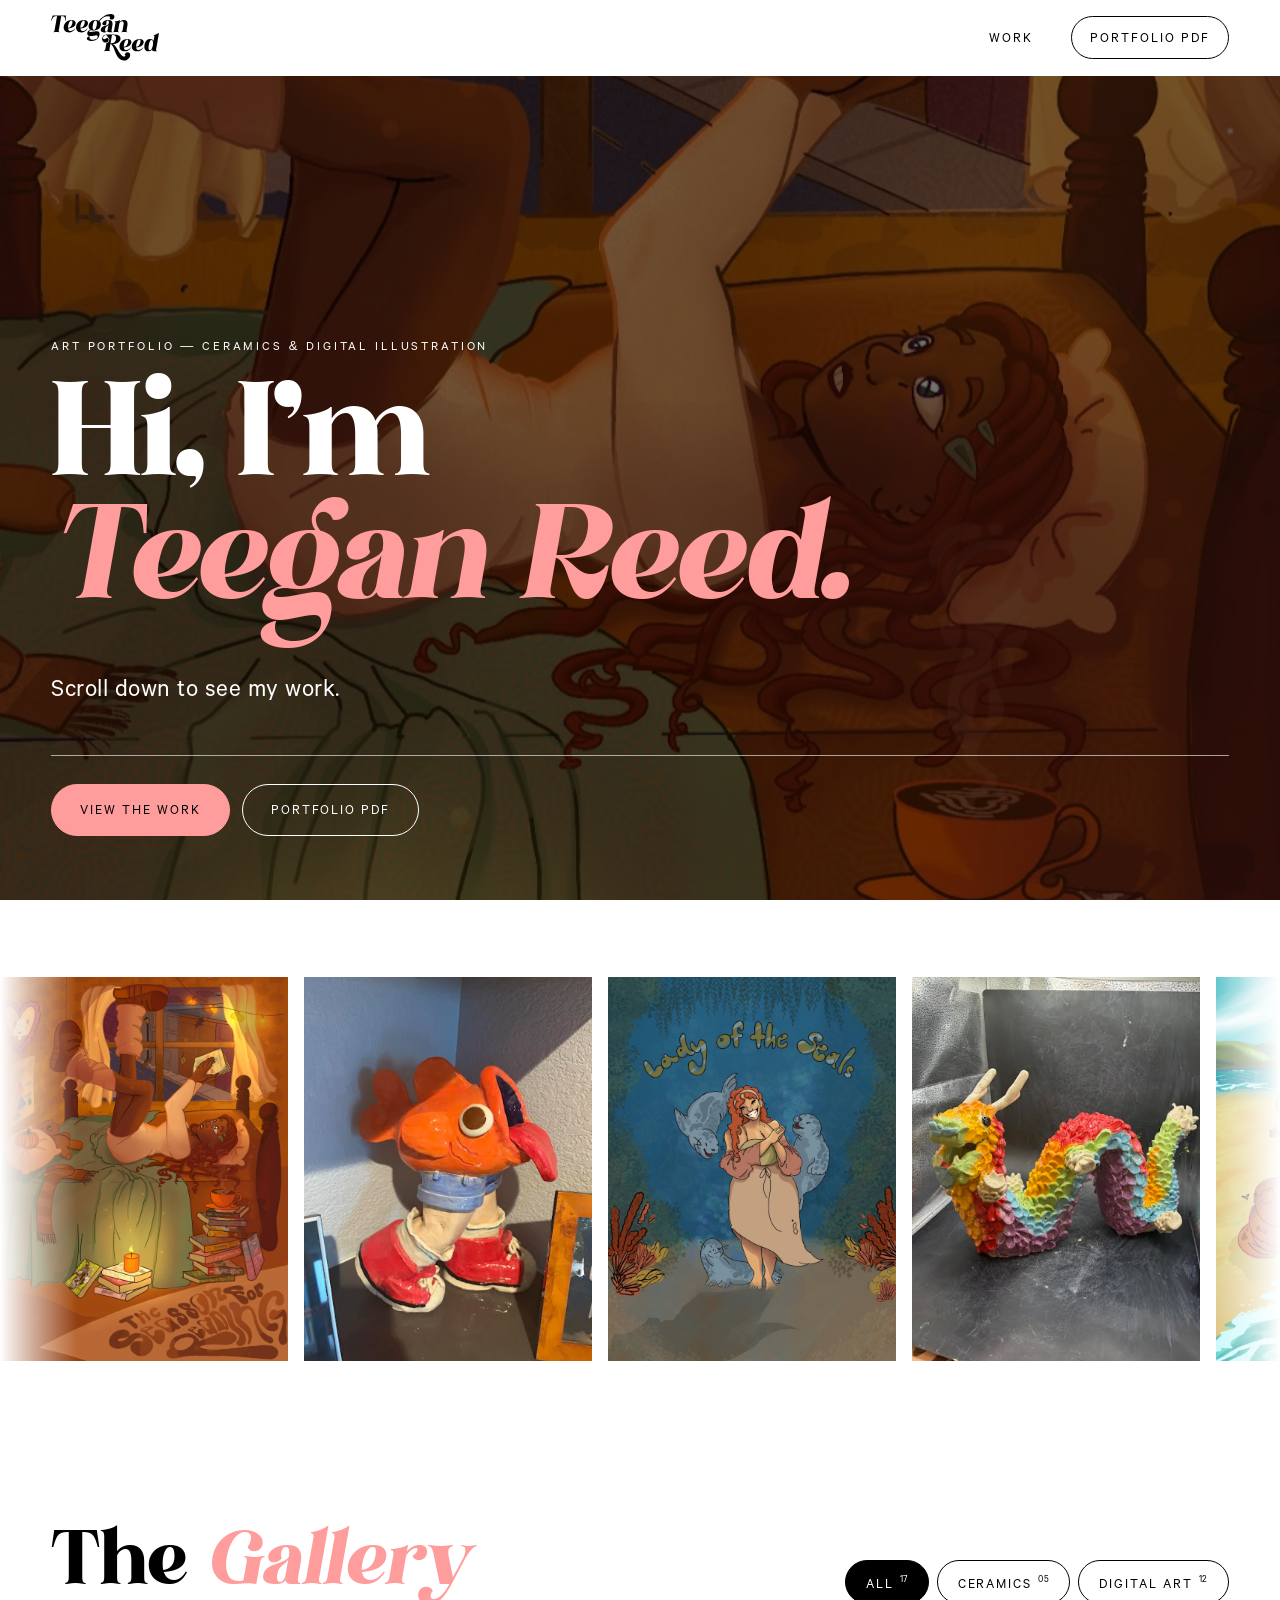
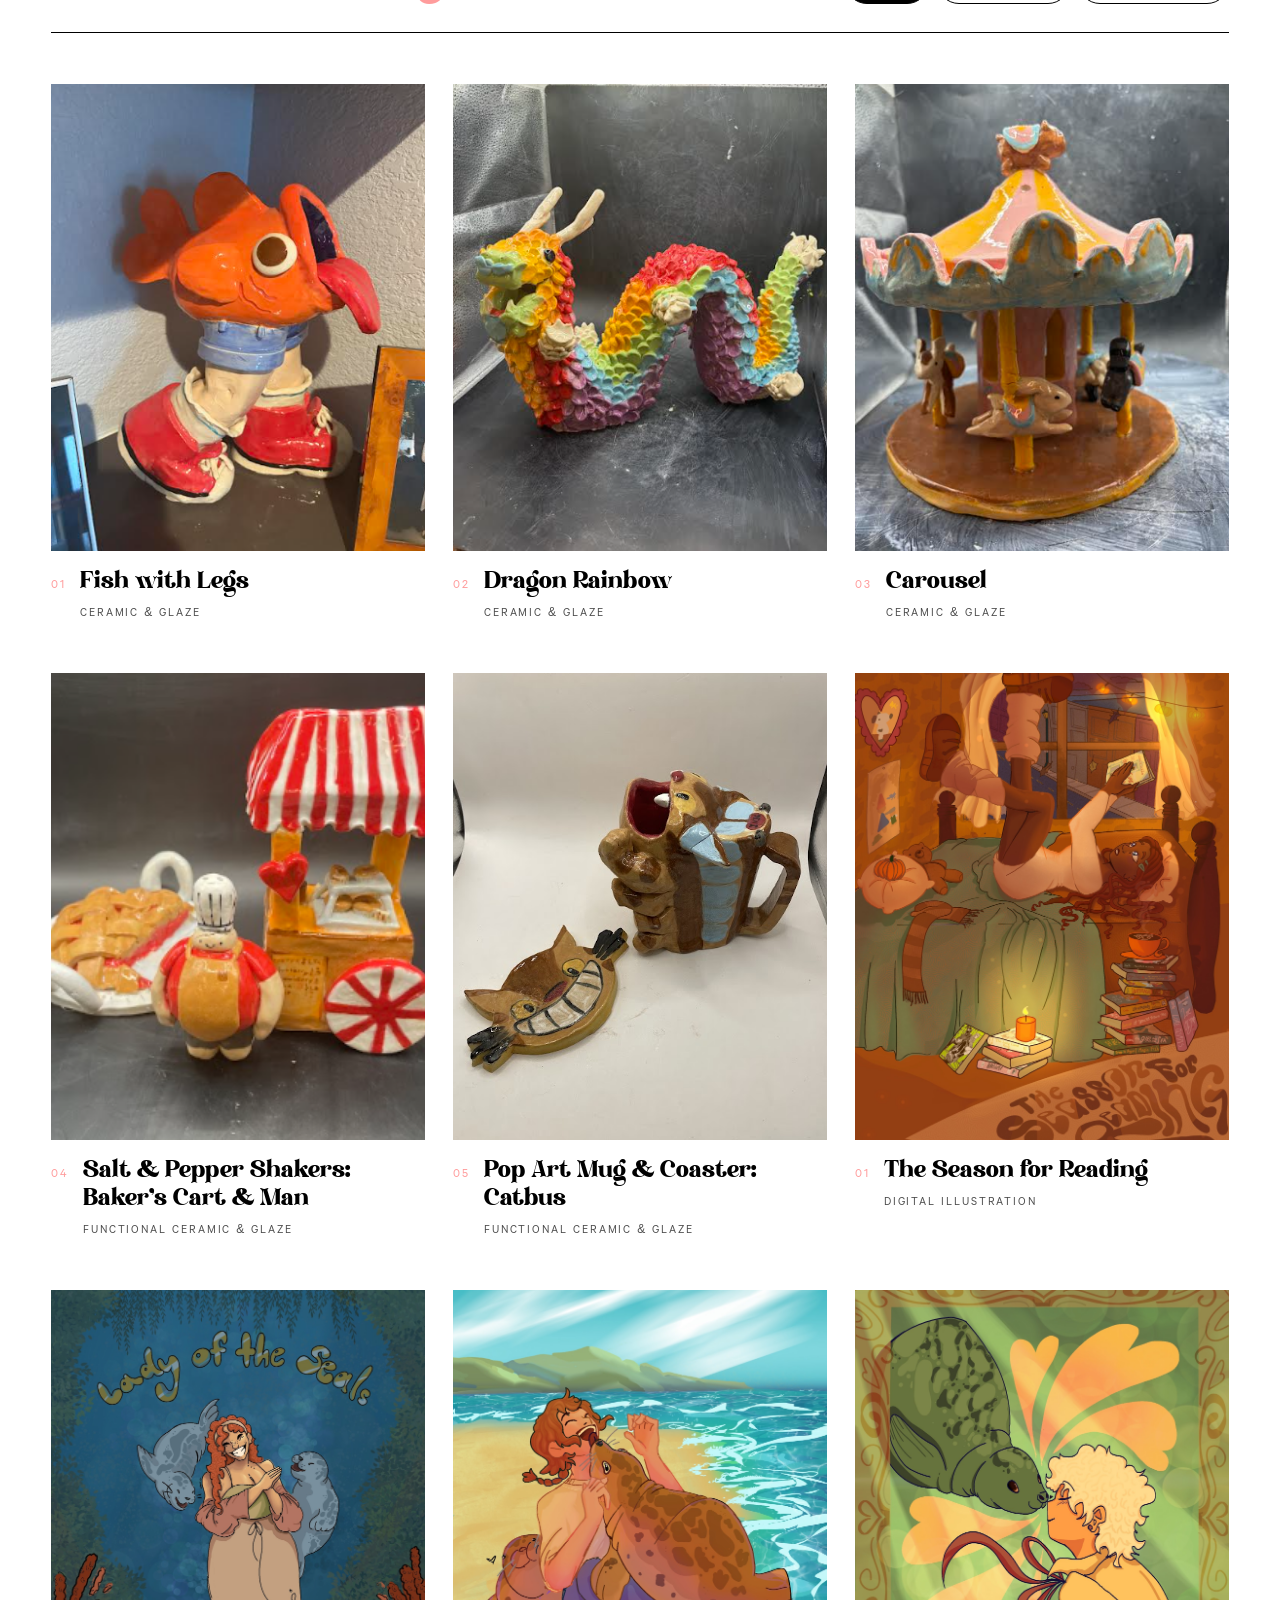
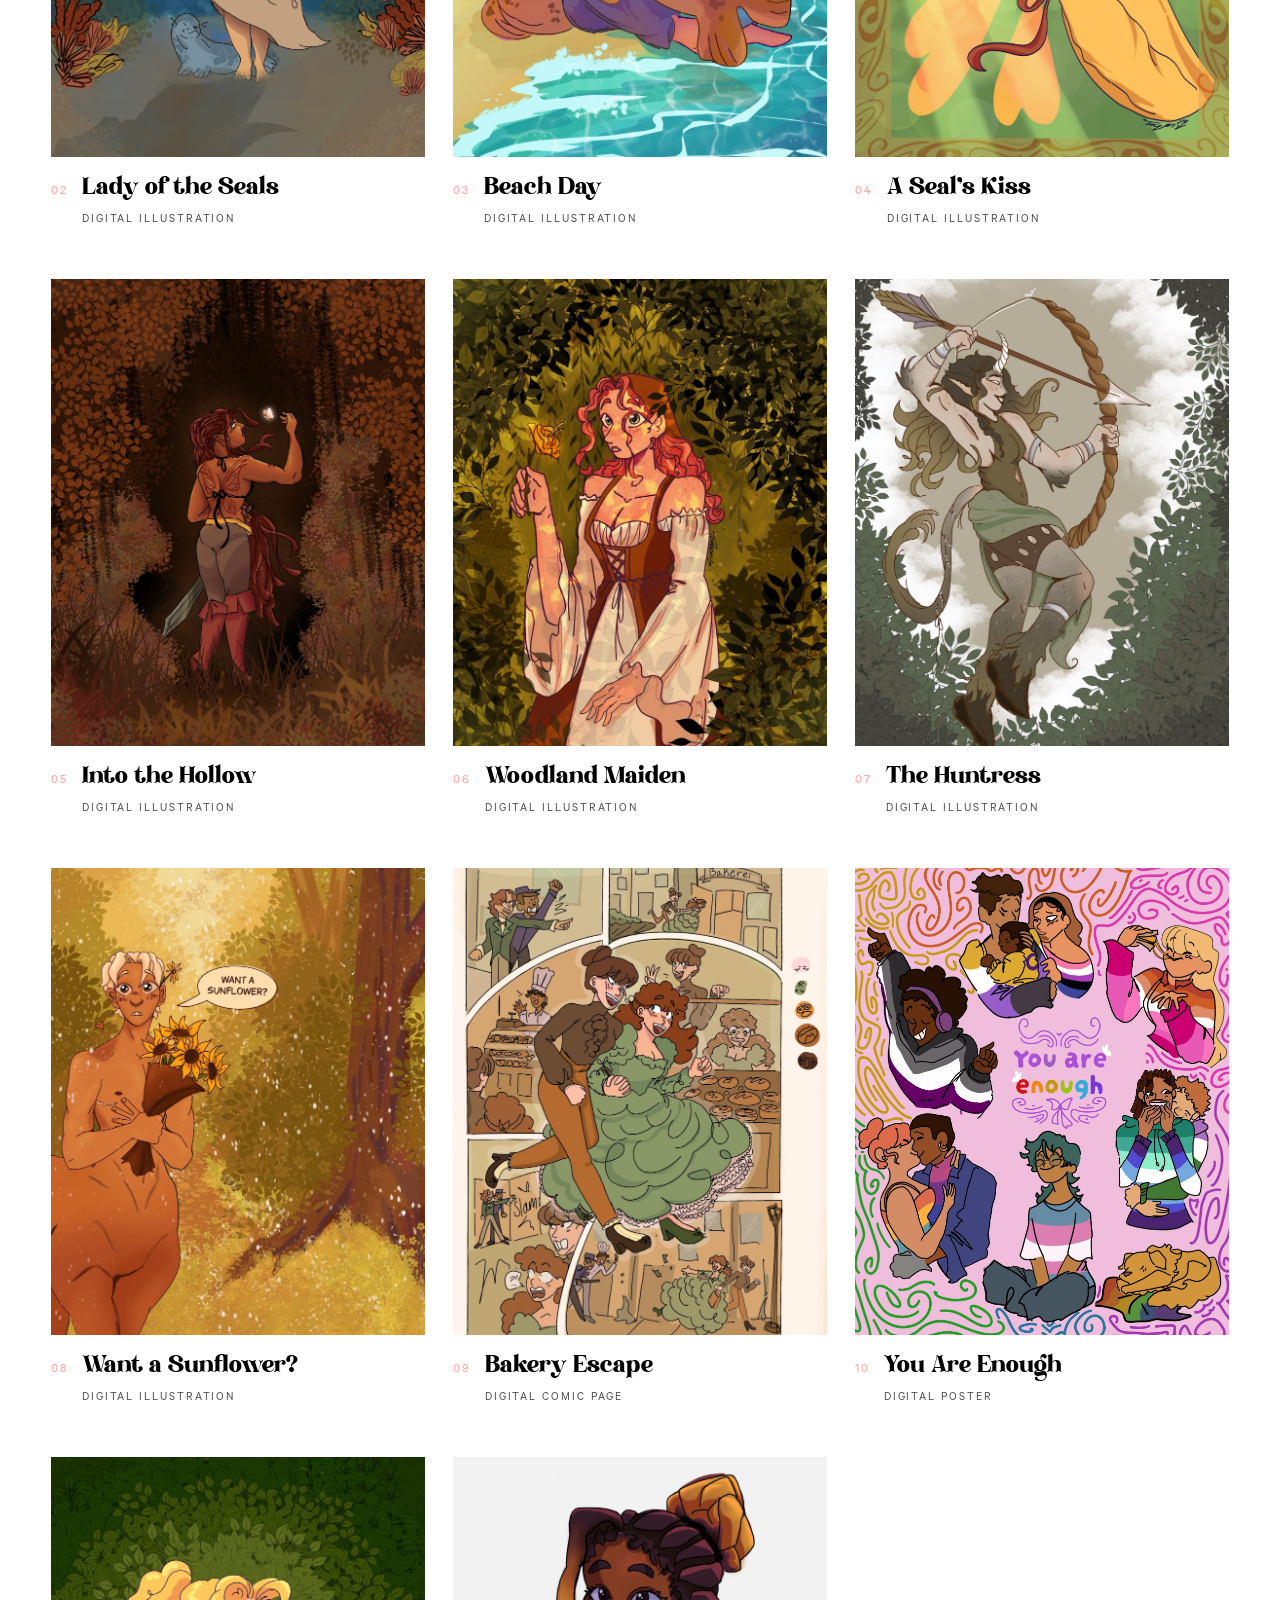
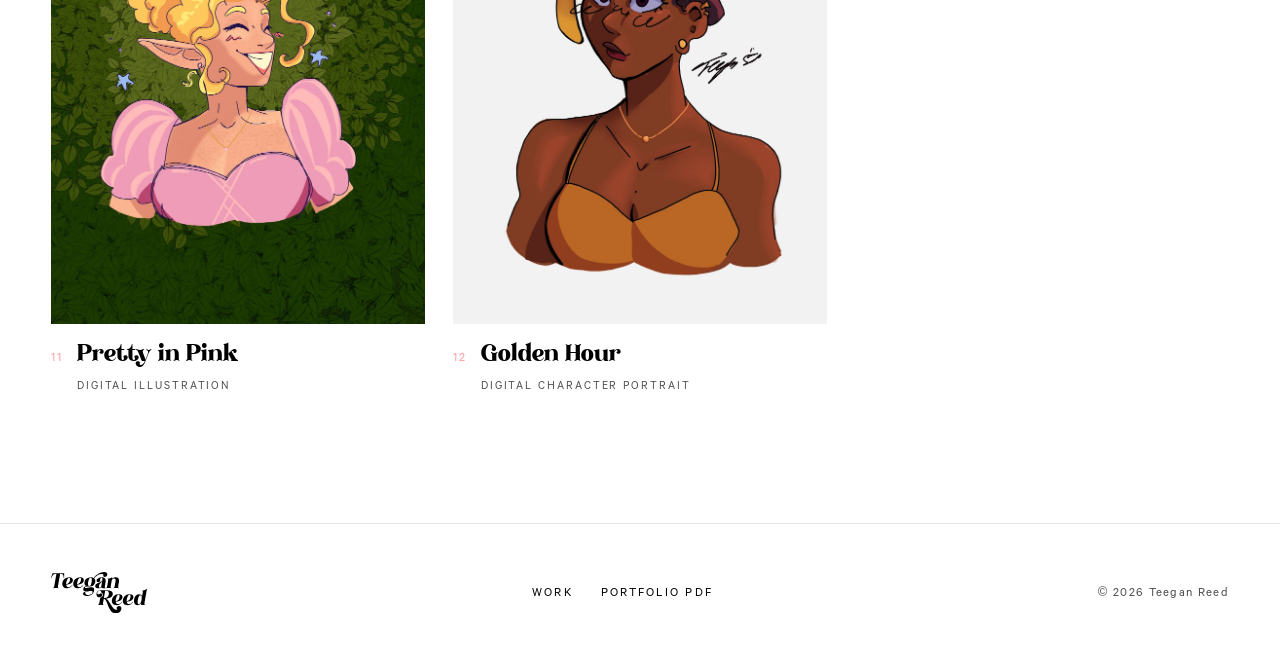
==== commit 8e14df73: "Remove About text and per-piece subtitles from editor, content and site Existing subtitles are folde" ====
--- a/index.html
+++ b/index.html
@@ -69,7 +69,6 @@
         <div class="lb-text">
           <p class="kicker" id="lb-section"></p>
           <h3 class="lb-title" id="lb-title"></h3>
-          <p class="lb-sub" id="lb-sub"></p>
           <p class="lb-blurb" id="lb-blurb"></p>
           <p class="lb-medium" id="lb-medium"></p>
         </div>
--- a/site.css
+++ b/site.css
@@ -284,7 +284,6 @@
   line-height: 1.15;
   transition: color .25s;
 }
-.card-title em { display: block; font-size: .72em; }
 .card-btn:hover .card-title { color: var(--pink); }
 .card-medium {
   grid-column: 2;
@@ -294,38 +293,6 @@
   text-transform: uppercase;
   opacity: .7;
 }
-
-/* ---------- About ---------- */
-.about { background: var(--pink); padding: clamp(80px, 10vw, 152px) 0; }
-.about-inner {
-  display: grid;
-  grid-template-columns: 1fr 2fr;
-  gap: clamp(32px, 5vw, 80px);
-}
-.about-body p { margin: 0 0 .9em; font-size: clamp(20px, 1.8vw, 26px); line-height: 1.45; }
-.about-body p:first-child {
-  font-family: var(--serif);
-  font-size: clamp(30px, 3.2vw, 46px);
-  line-height: 1.12;
-}
-.disciplines {
-  grid-column: 2;
-  display: grid;
-  grid-template-columns: 1fr 1fr;
-  gap: clamp(24px, 3vw, 48px);
-  margin-top: clamp(16px, 2vw, 32px);
-}
-.discipline { padding-top: 24px; border-top: 1px solid var(--black); }
-.discipline-count {
-  display: block;
-  font-family: var(--serif);
-  font-style: italic;
-  font-size: 56px;
-  line-height: 1;
-  color: var(--white);
-}
-.discipline h3 { margin: 12px 0 10px; font-family: var(--serif); font-weight: 400; font-size: 30px; line-height: 1.1; }
-.discipline p { margin: 0 0 20px; font-size: 17px; }
 
 /* ---------- CTA ---------- */
 .cta { background: var(--black); color: var(--white); padding: clamp(80px, 9vw, 136px) 0; }
@@ -416,8 +383,6 @@
 .lb-icon:hover { background: var(--pink); border-color: var(--pink); }
 .lb-text .kicker { color: var(--pink); }
 .lb-title { margin: 14px 0 0; font-family: var(--serif); font-weight: 400; font-size: clamp(34px, 3vw, 48px); line-height: 1.05; }
-.lb-sub { margin: 8px 0 0; font-family: var(--serif); font-style: italic; font-size: 24px; line-height: 1.15; }
-.lb-sub:empty { display: none; }
 .lb-blurb { margin: 24px 0 0; padding-top: 24px; border-top: 2px solid var(--pink); font-size: 18px; }
 .lb-medium { margin: 20px 0 0; font-size: 12px; letter-spacing: .18em; text-transform: uppercase; opacity: .7; }
 
@@ -464,8 +429,6 @@
 /* ---------- Responsive ---------- */
 @media (max-width: 1024px) {
   .grid { grid-template-columns: repeat(2, 1fr); }
-  .about-inner { grid-template-columns: 1fr; }
-  .disciplines { grid-column: auto; }
 }
 @media (max-width: 760px) {
   body { font-size: 17px; }
@@ -478,7 +441,6 @@
   .card-meta { grid-template-columns: 1fr; padding-top: 12px; }
   .card-medium { grid-column: 1; }
   .card-num { margin-bottom: 4px; }
-  .disciplines { grid-template-columns: 1fr; }
   .lb { grid-template-columns: 1fr; grid-template-rows: 58dvh auto; overflow-y: auto; }
   .lb-info { overflow: visible; }
   .pdf-frame { height: 75dvh; }
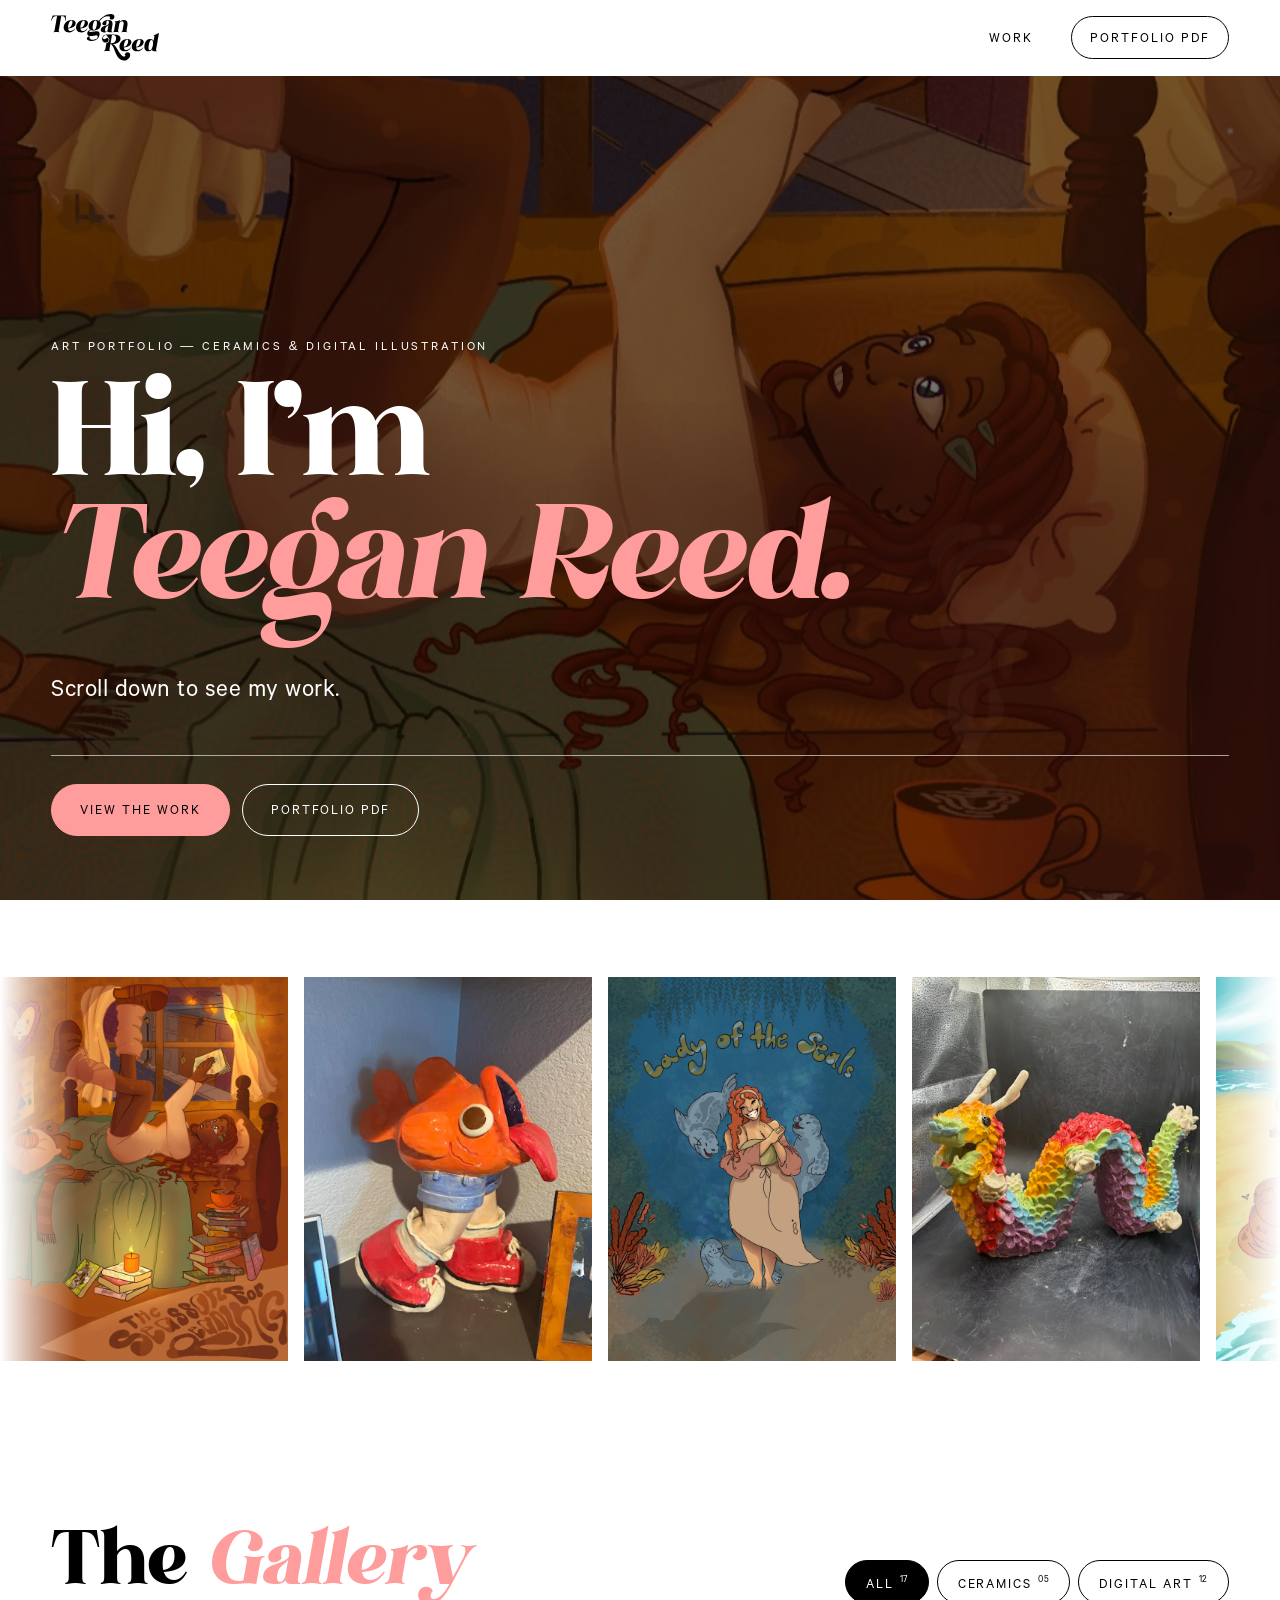
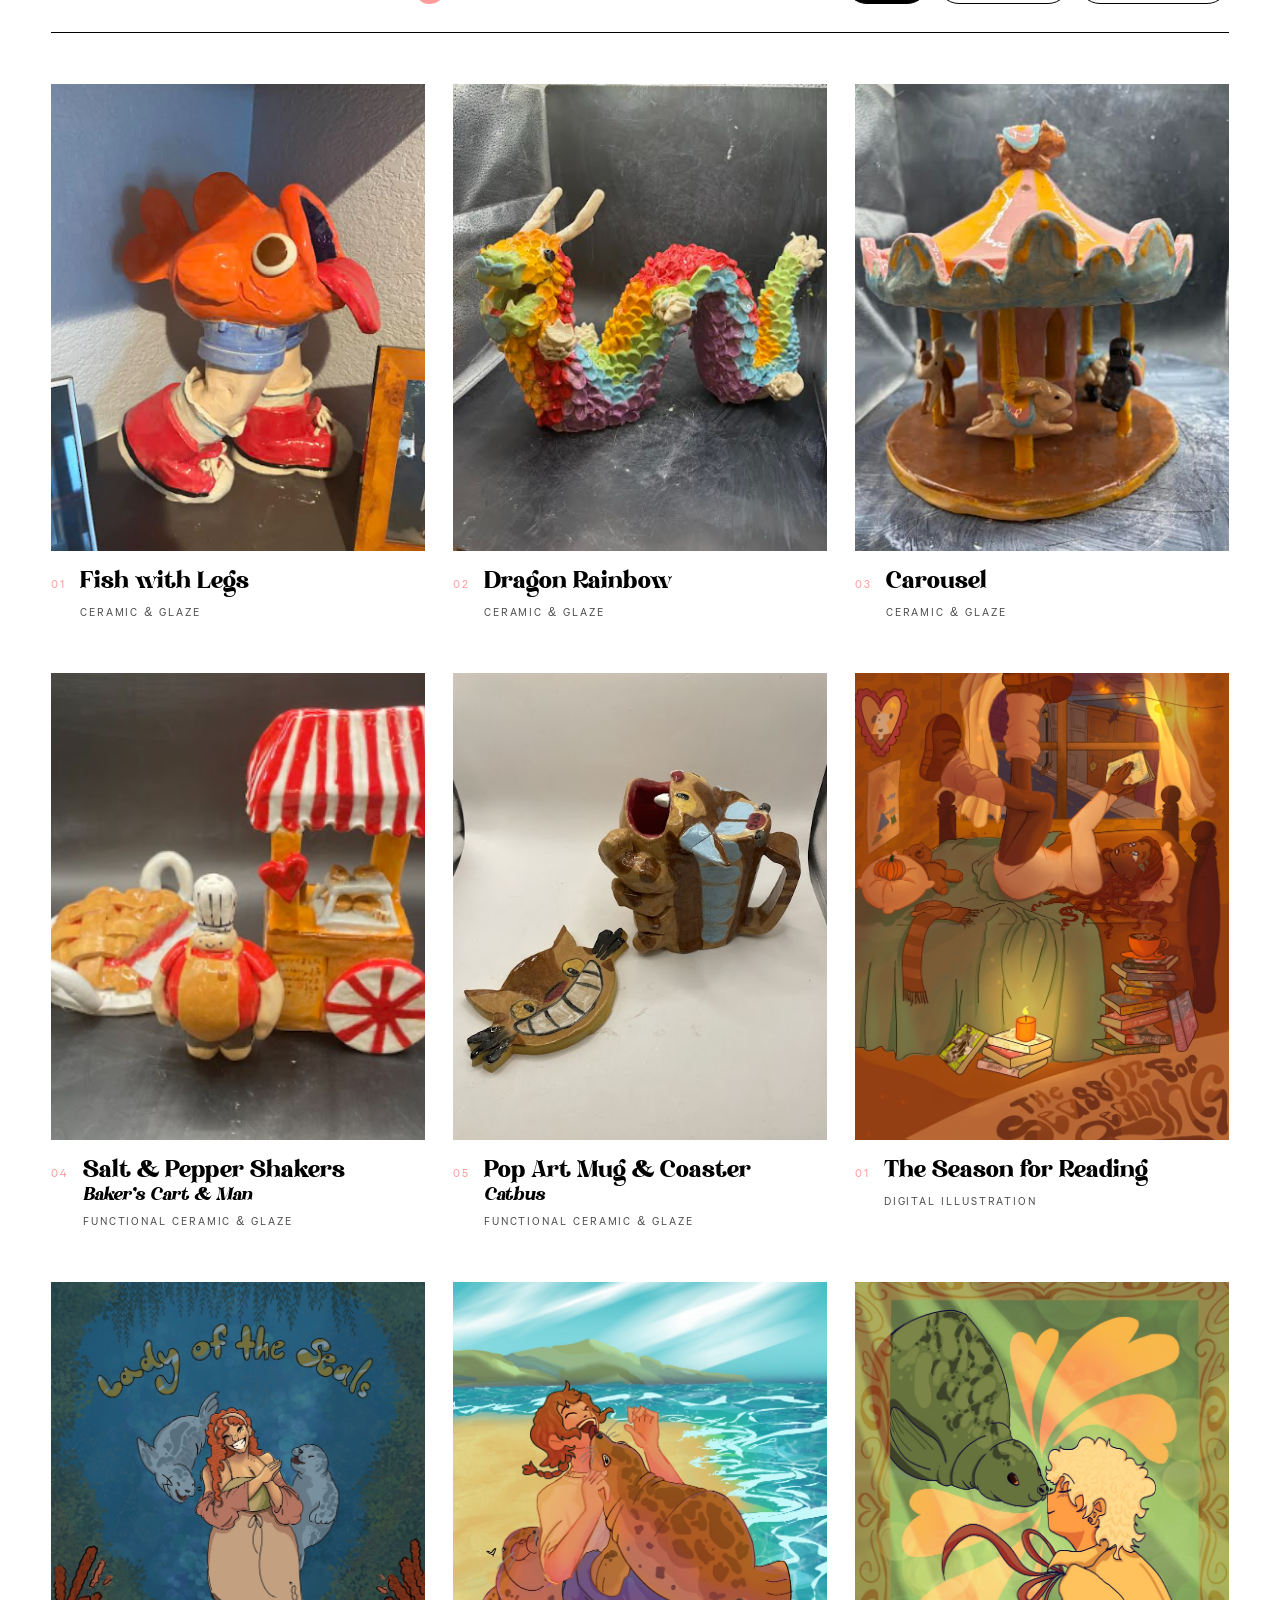
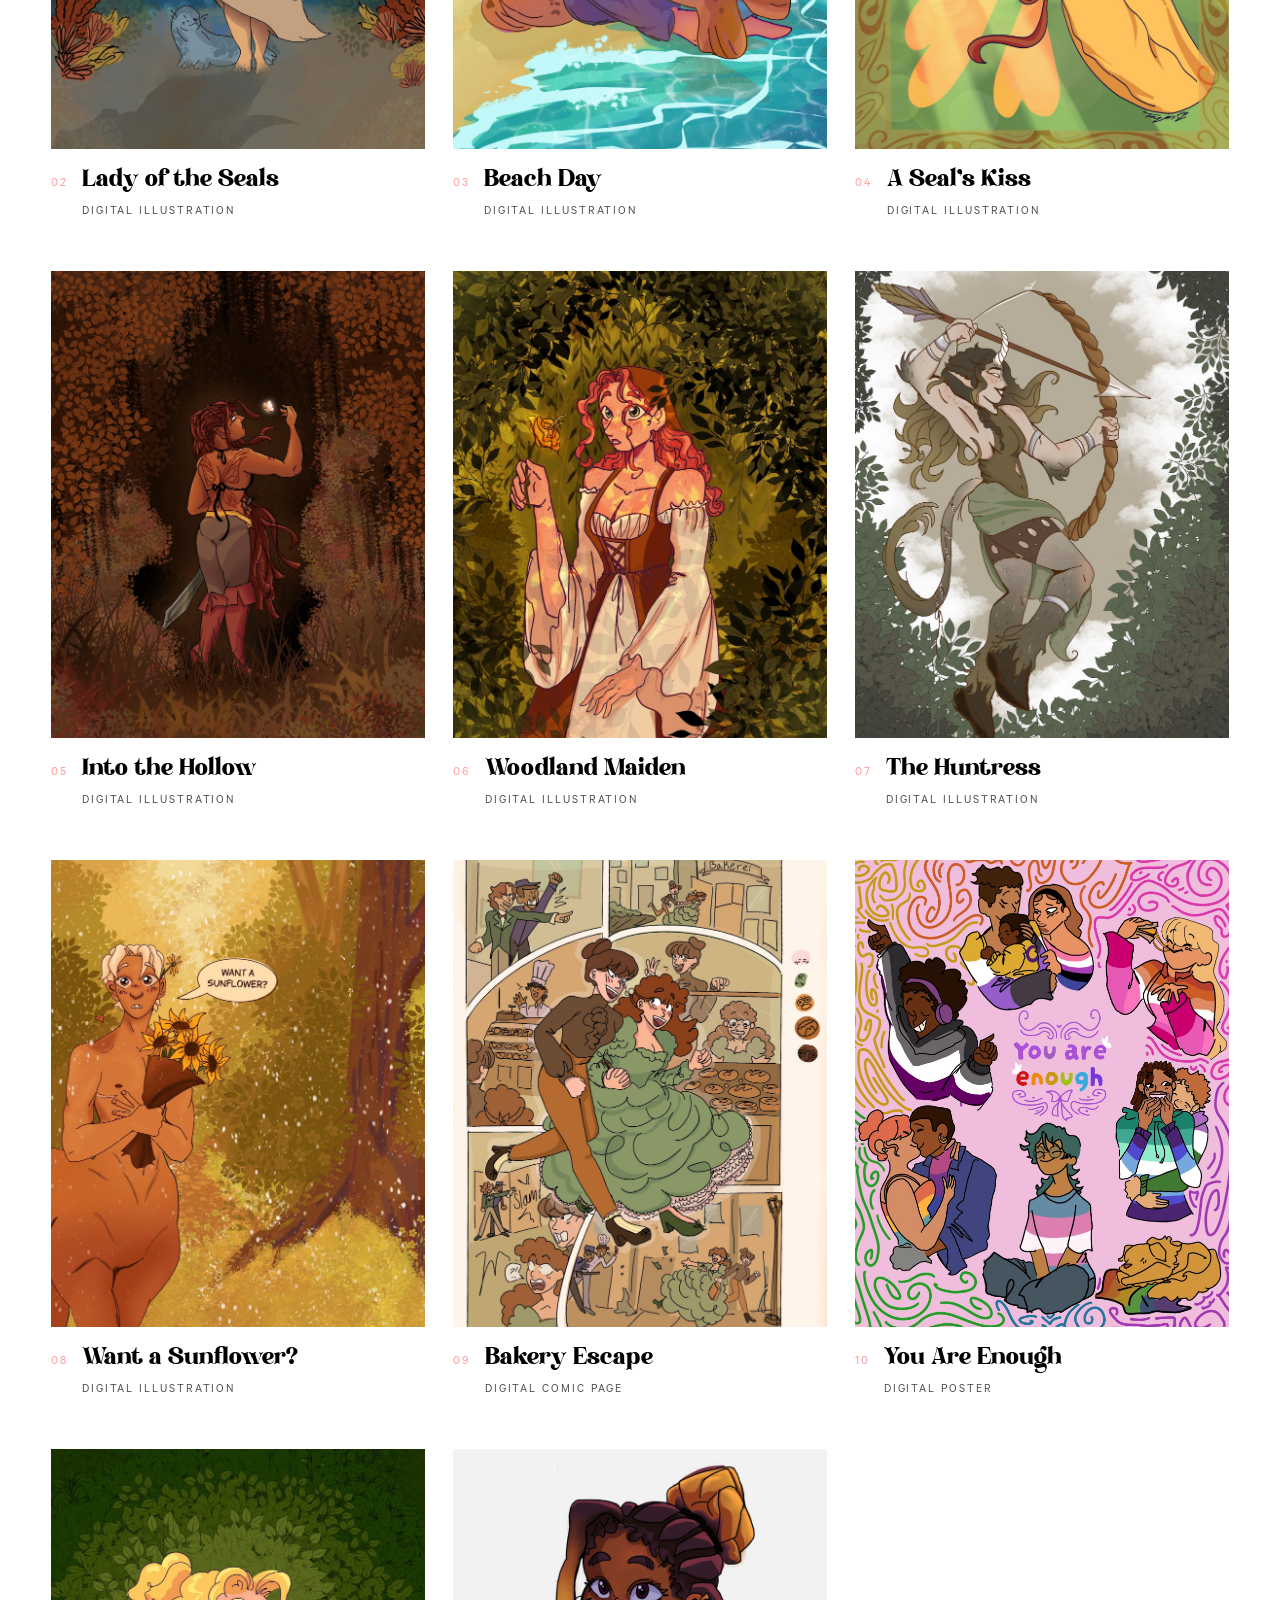
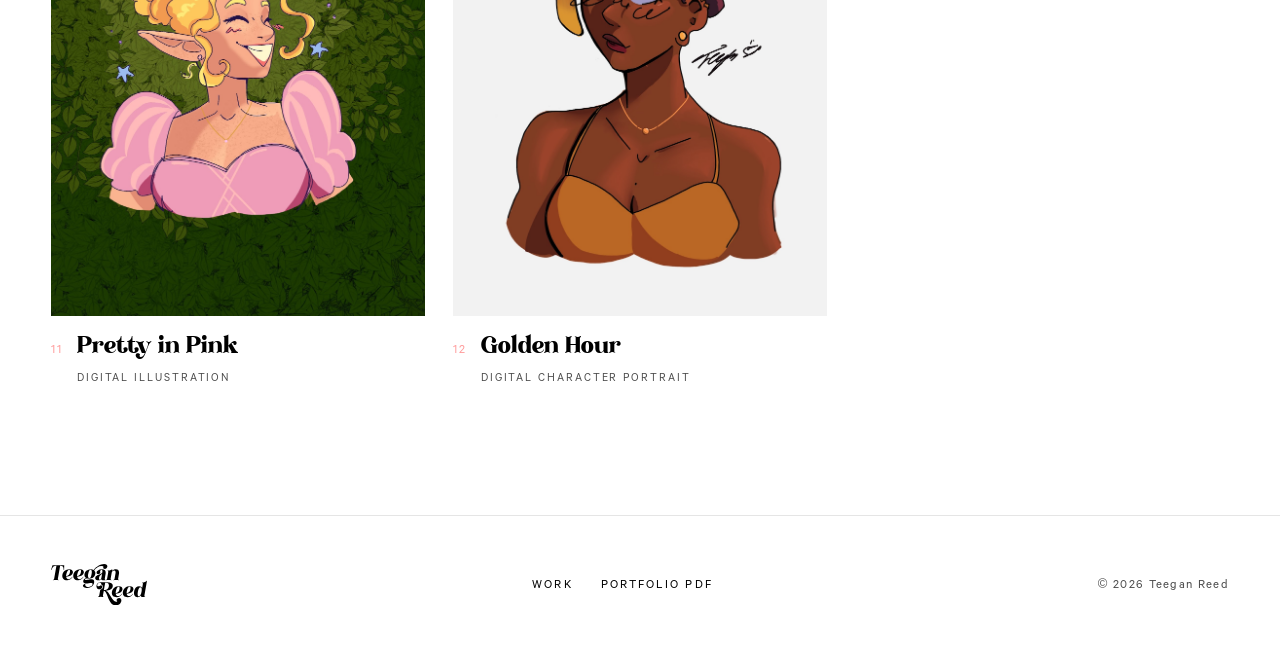
==== commit 93a9526a: "Restore piece subtitles; hide crop fields from the editor Generated with [Devin](https://devin.ai)  " ====
--- a/index.html
+++ b/index.html
@@ -69,6 +69,7 @@
         <div class="lb-text">
           <p class="kicker" id="lb-section"></p>
           <h3 class="lb-title" id="lb-title"></h3>
+          <p class="lb-sub" id="lb-sub"></p>
           <p class="lb-blurb" id="lb-blurb"></p>
           <p class="lb-medium" id="lb-medium"></p>
         </div>
--- a/site.css
+++ b/site.css
@@ -284,6 +284,7 @@
   line-height: 1.15;
   transition: color .25s;
 }
+.card-title em { display: block; font-size: .72em; }
 .card-btn:hover .card-title { color: var(--pink); }
 .card-medium {
   grid-column: 2;
@@ -383,6 +384,8 @@
 .lb-icon:hover { background: var(--pink); border-color: var(--pink); }
 .lb-text .kicker { color: var(--pink); }
 .lb-title { margin: 14px 0 0; font-family: var(--serif); font-weight: 400; font-size: clamp(34px, 3vw, 48px); line-height: 1.05; }
+.lb-sub { margin: 8px 0 0; font-family: var(--serif); font-style: italic; font-size: 24px; line-height: 1.15; }
+.lb-sub:empty { display: none; }
 .lb-blurb { margin: 24px 0 0; padding-top: 24px; border-top: 2px solid var(--pink); font-size: 18px; }
 .lb-medium { margin: 20px 0 0; font-size: 12px; letter-spacing: .18em; text-transform: uppercase; opacity: .7; }
 
